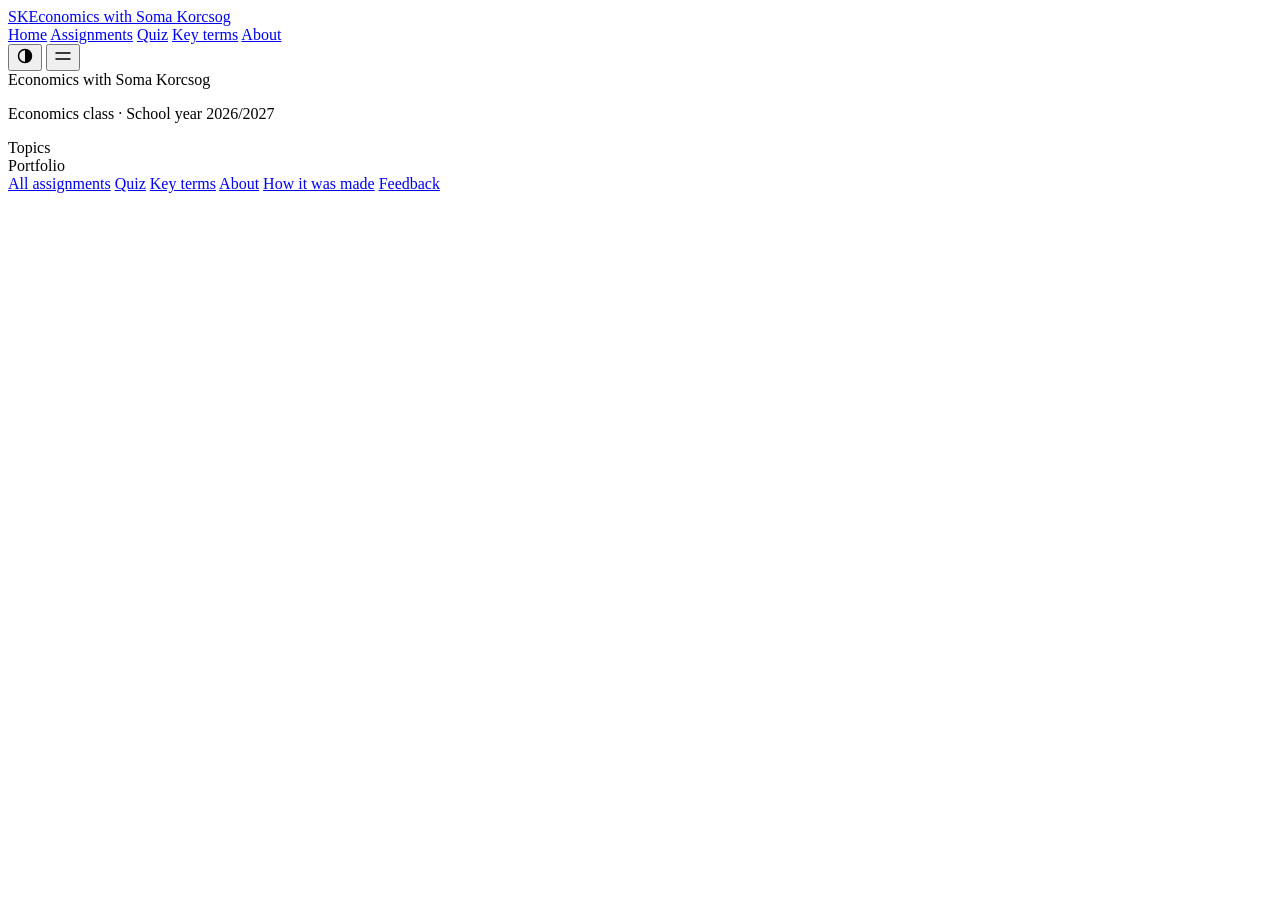
==== index.html @ 2459ca93 "Link preview: new address somakorcsog.github.io/at Co-Authored-By: Claude Opus 5.5 <noreply@anthropi" ====
<!DOCTYPE html>
<html lang="en">
<head>
<meta charset="utf-8">
<meta name="viewport" content="width=device-width, initial-scale=1, viewport-fit=cover">
<title>Economics with Soma Korcsog</title>
<meta name="claude:viewport-fit-sides" content="cover">
<meta name="description" content="Economics portfolio of Soma Korcsog, school year 2026/2027: assignments, videos, interviews and excursions.">
<link rel="icon" type="image/svg+xml" href="media/logo.svg">
<link rel="apple-touch-icon" href="media/apple-touch-icon.png">
<meta name="theme-color" content="#14213d">
<meta property="og:type" content="website">
<meta property="og:site_name" content="Economics with Soma Korcsog">
<meta property="og:title" content="Economics with Soma Korcsog">
<meta property="og:description" content="Assignments, videos, interviews and excursions from my Economics class. School year 2026/2027.">
<meta property="og:url" content="https://somakorcsog.github.io/at/">
<meta property="og:image" content="https://somakorcsog.github.io/at/media/og-image.png">
<meta property="og:image:width" content="1200">
<meta property="og:image:height" content="630">
<meta property="og:image:alt" content="Economics with Soma Korcsog: SK logo and title">
<meta property="og:locale" content="en_GB">
<meta name="twitter:card" content="summary_large_image">
<link rel="preconnect" href="https://fonts.googleapis.com">
<link rel="preconnect" href="https://fonts.gstatic.com" crossorigin>
<link rel="stylesheet" href="https://fonts.googleapis.com/css2?family=Inter:opsz,wght@14..32,400;14..32,500;14..32,600;14..32,700;14..32,800&display=swap">
<link rel="stylesheet" href="css/style.css?v=20261114h">
</head>
<body>
<header class="nav">
  <div class="nav-inner">
    <a href="#home" class="brand" aria-label="Economics with Soma Korcsog, go to the home page"><span class="logo" aria-hidden="true">S<span>K</span></span><span class="nav-brand" id="site-title">Economics with Soma Korcsog</span></a>
    <div class="nav-right">
      <nav class="nav-links" aria-label="Main">
        <a href="#home">Home</a>
        <a href="#posts">Assignments</a>
        <a href="#quiz">Quiz</a>
        <a href="#glossary">Key terms</a>
        <a href="#about">About</a>
      </nav>
      <button type="button" class="icon-btn" id="theme-btn" aria-label="Switch between light and dark mode">
        <svg width="18" height="18" viewBox="0 0 18 18" aria-hidden="true"><circle cx="9" cy="9" r="6.5" fill="none" stroke="currentColor" stroke-width="1.5"/><path d="M9 2.5a6.5 6.5 0 0 1 0 13z" fill="currentColor"/></svg>
      </button>
      <button type="button" class="icon-btn" id="menu-btn" aria-label="Open menu" aria-expanded="false" aria-controls="mobile-menu">
        <svg width="18" height="18" viewBox="0 0 18 18" aria-hidden="true"><path d="M2 6h14M2 12h14" stroke="currentColor" stroke-width="1.5" stroke-linecap="round"/></svg>
      </button>
    </div>
  </div>
  <div class="progress" id="progress"></div>
  <div class="mobile-menu" id="mobile-menu" hidden>
    <a href="#home">Home</a>
    <a href="#posts">Assignments</a>
    <a href="#quiz">Quiz</a>
    <a href="#glossary">Key terms</a>
    <a href="#about">About</a>
  </div>
</header>

<main id="app" tabindex="-1"></main>

<footer class="footer">
  <div class="container footer-grid">
    <div>
      <div class="footer-title" id="footer-title">Economics with Soma Korcsog</div>
      <p class="footer-meta" id="footer-meta">Economics class · School year 2026/2027</p>
    </div>
    <div>
      <div class="footer-head">Topics</div>
      <div class="footer-links" id="footer-topics"></div>
    </div>
    <div>
      <div class="footer-head">Portfolio</div>
      <div class="footer-links">
        <a href="#posts">All assignments</a>
        <a href="#quiz">Quiz</a>
        <a href="#glossary">Key terms</a>
        <a href="#about">About</a>
        <a href="#making-of">How it was made</a>
        <a href="#feedback">Feedback</a>
      </div>
    </div>
  </div>
</footer>

<script src="js/app.js?v=20261114h"></script>
</body>
</html>
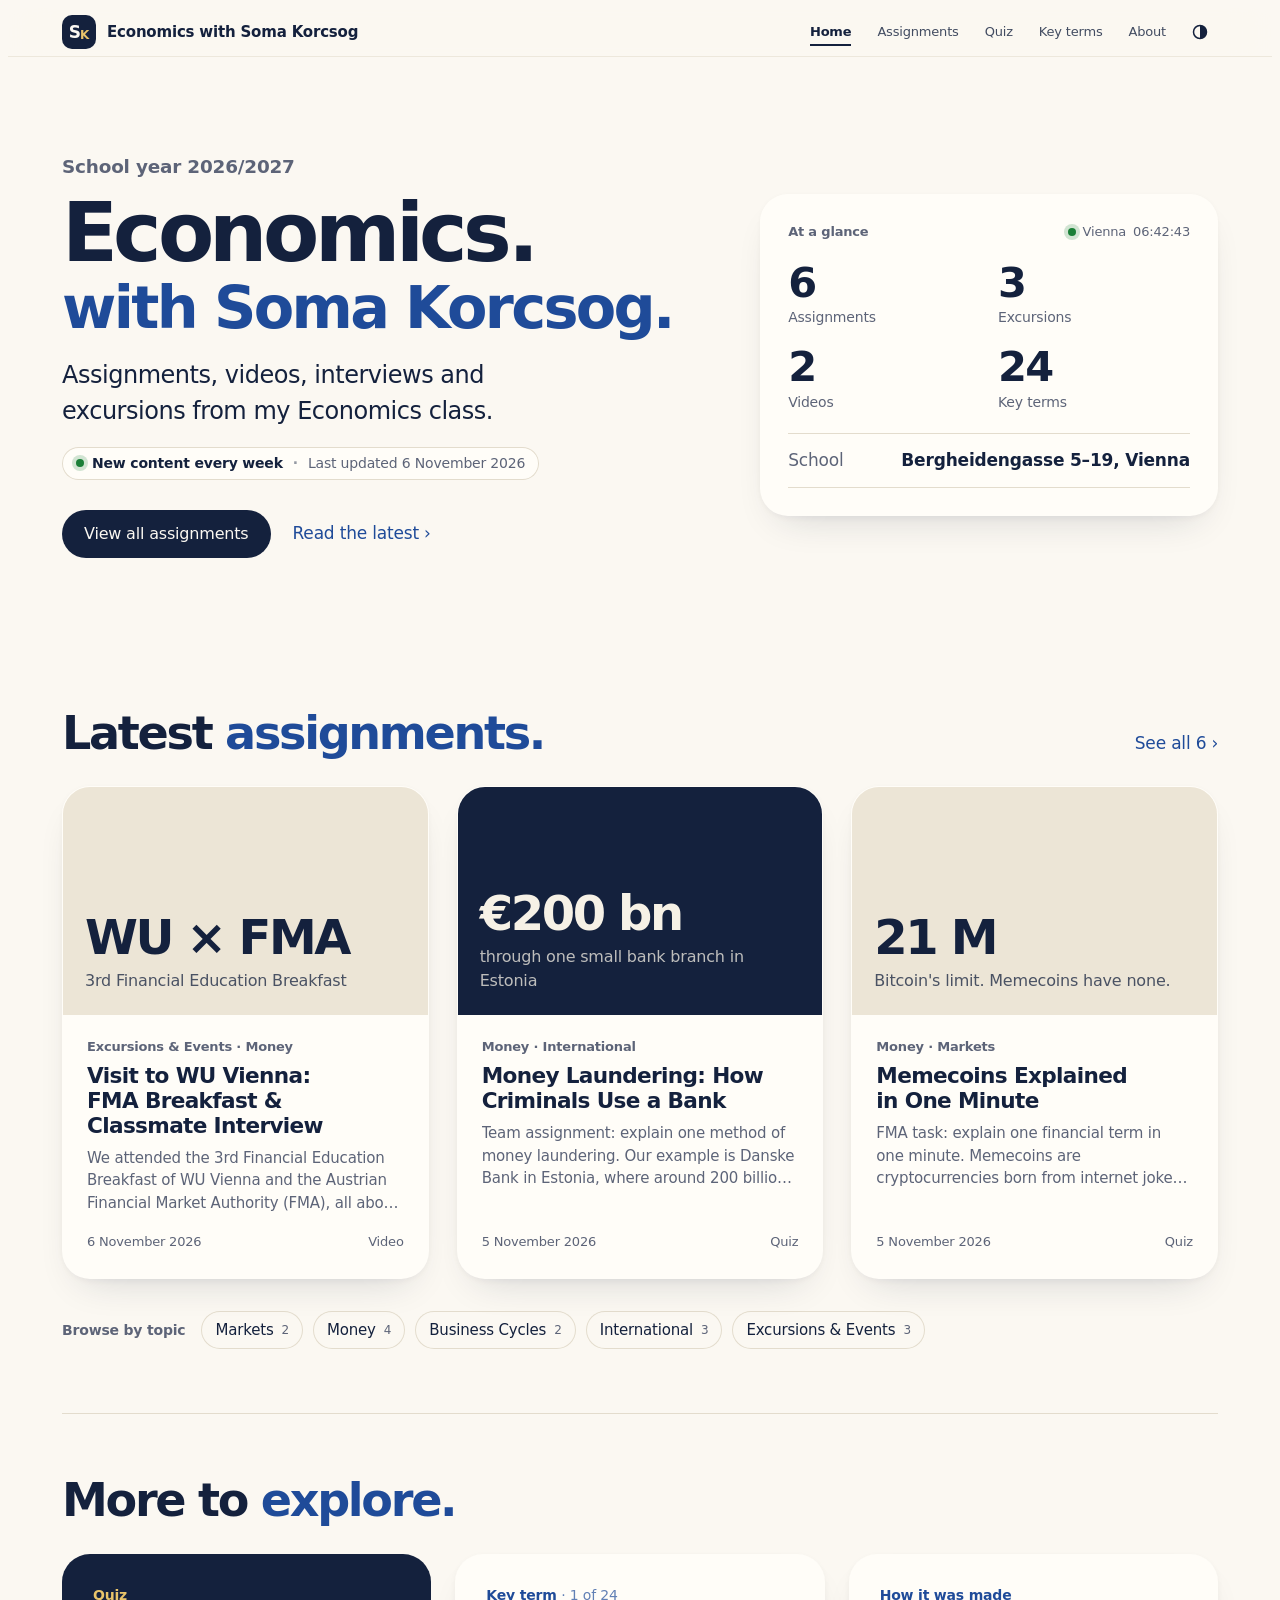
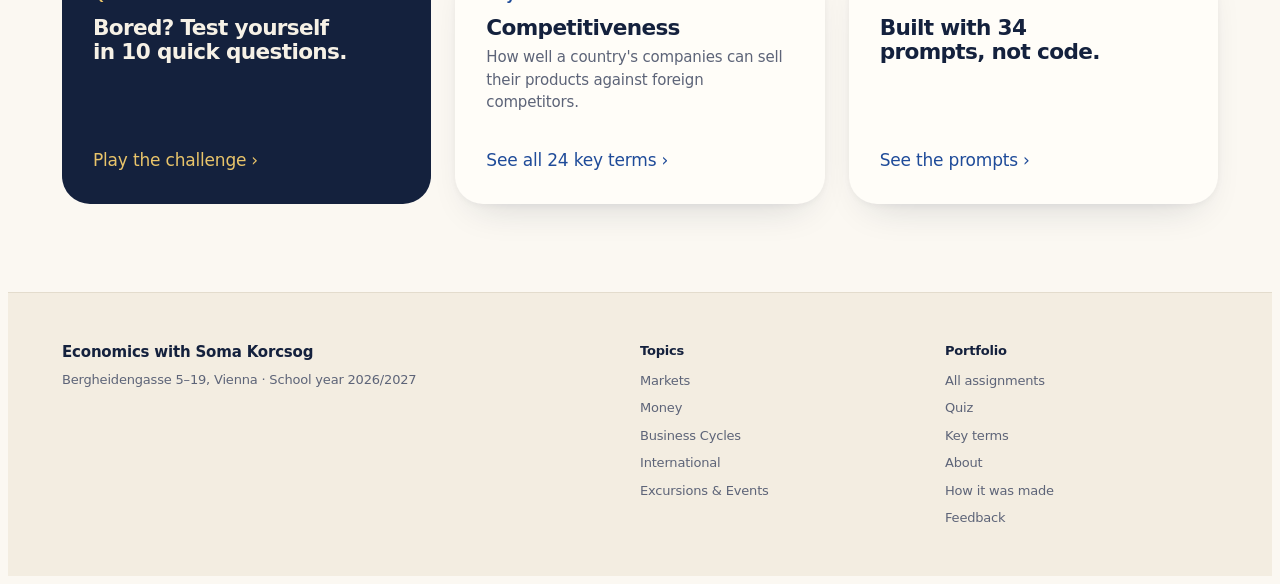
==== commit a9dbd671: "Bring back hover-only hero lines and a live Vienna clock with seconds Co-Authored-By: Claude Opus 5." ====
--- a/index.html
+++ b/index.html
@@ -13,8 +13,8 @@
 <meta property="og:site_name" content="Economics with Soma Korcsog">
 <meta property="og:title" content="Economics with Soma Korcsog">
 <meta property="og:description" content="Assignments, videos, interviews and excursions from my Economics class. School year 2026/2027.">
-<meta property="og:url" content="https://somakorcsog.github.io/at/">
-<meta property="og:image" content="https://somakorcsog.github.io/at/media/og-image.png">
+<meta property="og:url" content="https://somakorcsog.github.io/">
+<meta property="og:image" content="https://somakorcsog.github.io/media/og-image.png">
 <meta property="og:image:width" content="1200">
 <meta property="og:image:height" content="630">
 <meta property="og:image:alt" content="Economics with Soma Korcsog: SK logo and title">
@@ -23,7 +23,7 @@
 <link rel="preconnect" href="https://fonts.googleapis.com">
 <link rel="preconnect" href="https://fonts.gstatic.com" crossorigin>
 <link rel="stylesheet" href="https://fonts.googleapis.com/css2?family=Inter:opsz,wght@14..32,400;14..32,500;14..32,600;14..32,700;14..32,800&display=swap">
-<link rel="stylesheet" href="css/style.css?v=20261114h">
+<link rel="stylesheet" href="css/style.css?v=20261118a">
 </head>
 <body>
 <header class="nav">
@@ -81,6 +81,6 @@
   </div>
 </footer>
 
-<script src="js/app.js?v=20261114h"></script>
+<script src="js/app.js?v=20261118a"></script>
 </body>
 </html>
--- a/css/style.css
+++ b/css/style.css
@@ -0,0 +1,690 @@
+/* Layout: full-width alternating bands (white / light grey / black), centered 1080px content, large type, image-led tiles. */
+:root {
+  --bg: #fbf8f2;
+  --bg-alt: #f3ede1;
+  --ink: #14213d;
+  --muted: #5d6478;
+  --line: #e3dccd;
+  --accent: #1f4b99;
+  --band: #14213d;
+  --band-ink: #f6f1e6;
+  --band-muted: #b7bfd3;
+  --tile: #fffdf8;
+  --bubble: #14213d;
+  --good: #1a7f37;
+  --bad: #c4314b;
+  --nav-bg: rgba(251, 248, 242, 0.82);
+  --shadow: 0 2px 6px rgba(20, 33, 61, .04), 0 18px 40px -20px rgba(20, 33, 61, .2);
+  --font: "Inter", -apple-system, BlinkMacSystemFont, "Segoe UI", system-ui, sans-serif;
+  --r-lg: 28px;
+  --r-md: 18px;
+}
+@media (prefers-color-scheme: dark) {
+  :root:not([data-theme="light"]) {
+    --bg: #0b1324; --bg-alt: #0f1a30; --ink: #f4efe4; --muted: #a7afc2; --line: #23314d; --accent: #8fb4ff;
+    --band: #14213d; --band-ink: #f4efe4; --band-muted: #b7bfd3; --tile: #121d35; --bubble: #24427a; --logo-k: #1f4b99; --nav-bg: rgba(11, 19, 36, 0.82);
+    --good: #3fb950; --bad: #ff6b81; --shadow: 0 0 0 1px #23314d;
+    color-scheme: dark;
+  }
+}
+:root[data-theme="dark"] {
+  --bg: #0b1324; --bg-alt: #0f1a30; --ink: #f4efe4; --muted: #a7afc2; --line: #23314d; --accent: #8fb4ff;
+  --band: #14213d; --band-ink: #f4efe4; --band-muted: #b7bfd3; --tile: #121d35; --bubble: #24427a; --logo-k: #1f4b99; --nav-bg: rgba(11, 19, 36, 0.82);
+  --good: #3fb950; --bad: #ff6b81; --shadow: 0 0 0 1px #23314d;
+  color-scheme: dark;
+}
+
+*, *::before, *::after { box-sizing: border-box; }
+h1, h2, h3, h4, p, figure, dl, dd, blockquote { margin: 0; }
+ul, ol { margin: 0; }
+img, video { max-width: 100%; }
+.featured a, .cover { text-decoration: none; }
+html { scroll-behavior: smooth; }
+body {
+  background: var(--bg); color: var(--ink); font-family: var(--font);
+  font-size: 17px; line-height: 1.5; letter-spacing: -0.011em;
+  -webkit-font-smoothing: antialiased; overflow-x: hidden;
+  transition: background-color .3s, color .3s;
+}
+body::before { content: ""; position: fixed; inset: 0 0 auto; height: env(safe-area-inset-top, 0px); z-index: 60; background: var(--bg); }
+a { color: inherit; }
+:focus-visible { outline: 2px solid var(--accent); outline-offset: 3px; border-radius: 8px; }
+#app:focus { outline: none; }
+h1, h2, h3 { text-wrap: balance; }
+.container {
+  max-width: 1080px; margin-inline: auto;
+  padding-left: max(22px, env(safe-area-inset-left, 0px));
+  padding-right: max(22px, env(safe-area-inset-right, 0px));
+}
+.muted { color: var(--muted); }
+.link { color: var(--accent); text-decoration: none; font-weight: 500; }
+.link:hover { text-decoration: underline; }
+.link::after { content: " ›"; }
+
+/* Nav */
+.nav { position: sticky; top: env(safe-area-inset-top, 0px); z-index: 50; background: var(--nav-bg);
+  backdrop-filter: saturate(180%) blur(20px); -webkit-backdrop-filter: saturate(180%) blur(20px);
+  border-bottom: 1px solid color-mix(in srgb, var(--line) 60%, transparent); }
+.nav-inner { max-width: 1080px; margin-inline: auto; height: 48px; display: flex; align-items: center; justify-content: space-between; gap: 16px;
+  padding-left: max(22px, env(safe-area-inset-left, 0px)); padding-right: max(22px, env(safe-area-inset-right, 0px)); }
+.brand { display: inline-flex; align-items: center; gap: 11px; min-width: 0; text-decoration: none; color: var(--ink); }
+.logo { flex: none; display: inline-flex; align-items: center; justify-content: center; width: 34px; height: 34px; border-radius: 10px; background: var(--ink); color: var(--bg);
+  font-weight: 800; font-size: 17px; letter-spacing: -0.06em; line-height: 1; transition: transform .35s cubic-bezier(.2,.8,.2,1), border-radius .35s; }
+.logo span { font-size: 12px; font-weight: 800; color: var(--logo-k, #e9c46a); letter-spacing: 0; transform: translateY(3px); }
+.brand:hover .logo { transform: rotate(-6deg) scale(1.06); border-radius: 12px; }
+.brand:active .logo { transform: scale(.94); }
+.nav-brand { font-weight: 600; font-size: 15px; text-decoration: none; white-space: nowrap; overflow: hidden; text-overflow: ellipsis; min-width: 0; }
+.nav-right { display: flex; align-items: center; gap: 6px; }
+.nav-links { display: none; gap: 26px; margin-right: 10px; }
+.nav-links a, .mobile-menu a { font-size: 13px; text-decoration: none; color: var(--ink); opacity: .8; }
+.nav-links a:hover { opacity: 1; }
+.icon-btn { display: grid; place-items: center; width: 36px; height: 36px; border-radius: 999px; border: 0; background: transparent; color: var(--ink); cursor: pointer; }
+.icon-btn:hover { background: var(--bg-alt); }
+.mobile-menu { display: flex; flex-direction: column; padding: 8px max(22px, env(safe-area-inset-right, 0px)) 18px max(22px, env(safe-area-inset-left, 0px)); }
+.mobile-menu a { font-size: 22px; font-weight: 600; padding: 8px 0; opacity: 1; }
+@media (min-width: 760px) { .nav-links { display: flex; } #menu-btn { display: none; } .mobile-menu { display: none !important; } }
+.progress { position: absolute; left: 0; bottom: -1px; height: 2px; transition: transform .12s linear; width: 100%; background: var(--accent); transform-origin: left; transform: scaleX(0); }
+
+/* Sections */
+.section { padding-block: 88px; }
+.section.alt { background: var(--bg-alt); }
+.section.band { background: var(--band); color: var(--band-ink); }
+.section-head { display: flex; flex-wrap: wrap; align-items: flex-end; justify-content: space-between; gap: 16px; margin-bottom: 40px; }
+.section-title { font-size: clamp(2rem, 5vw, 3.4rem); font-weight: 700; letter-spacing: -0.035em; line-height: 1.05; }
+.section-sub { font-size: clamp(1.05rem, 2vw, 1.3rem); color: var(--muted); max-width: 44ch; margin-top: 10px; }
+@media (min-width: 760px) { .section { padding-block: 120px; } }
+.reveal { transition: opacity .8s ease, transform .8s cubic-bezier(.2,.8,.2,1); }
+.reveal.pre { opacity: .001; transform: translateY(28px); }
+
+/* Hero */
+.hero { text-align: center; padding-block: 72px 0; }
+.hero-kicker { font-size: clamp(.95rem, 1.6vw, 1.15rem); font-weight: 600; color: var(--muted); }
+.hero h1 { font-size: clamp(3rem, 10vw, 7rem); font-weight: 700; letter-spacing: -0.05em; line-height: .98; margin-top: 14px; }
+.hero h1 span { display: block; color: var(--muted); }
+.hero-sub { font-size: clamp(1.1rem, 2.2vw, 1.5rem); max-width: 34ch; margin: 22px auto 0; color: var(--ink); font-weight: 500; letter-spacing: -0.02em; }
+.hero-note { display: inline-flex; align-items: center; gap: 8px; margin-top: 18px; padding: 6px 14px; border-radius: 999px; font-size: 14px; font-weight: 600;
+  background: var(--tile); box-shadow: inset 0 0 0 1px var(--line); }
+.live-dot { width: 8px; height: 8px; border-radius: 999px; background: var(--good); box-shadow: 0 0 0 4px color-mix(in srgb, var(--good) 20%, transparent); }
+.hero-actions { display: flex; flex-wrap: wrap; justify-content: center; align-items: center; gap: 22px; margin-top: 30px; }
+.btn { display: inline-flex; align-items: center; justify-content: center; padding: 12px 22px; border-radius: 999px; background: var(--ink); color: var(--bg);
+  font-size: 16px; font-weight: 500; text-decoration: none; transition: filter .15s; border: 0; cursor: pointer; font-family: inherit; }
+.btn:hover { filter: brightness(1.08); }
+.reel { display: flex; gap: 14px; margin-top: 64px; overflow-x: auto; scroll-snap-type: x mandatory; padding-bottom: 30px; scrollbar-width: none; }
+.reel::-webkit-scrollbar { display: none; }
+.reel figure { flex: 0 0 min(62vw, 230px); scroll-snap-align: center; position: relative; }
+.reel img { width: 100%; aspect-ratio: 9 / 14; object-fit: cover; border-radius: var(--r-md); display: block; }
+.reel figcaption { position: absolute; left: 12px; bottom: 12px; right: 12px; font-size: 13px; font-weight: 600; color: #fff; text-shadow: 0 1px 8px rgba(0,0,0,.7); text-align: left; }
+@media (min-width: 1000px) { .reel { justify-content: center; overflow: visible; } .reel figure { flex: 1 1 0; } .reel figure:nth-child(odd) { transform: translateY(24px); } }
+
+.hero-stats { display: grid; grid-template-columns: repeat(2, minmax(0, 1fr)); gap: 28px 16px; max-width: 760px; margin: 64px auto 0; padding-top: 36px; border-top: 1px solid var(--line); }
+@media (min-width: 700px) { .hero-stats { grid-template-columns: repeat(4, minmax(0, 1fr)); } }
+.hero-stats .num { font-size: clamp(2.4rem, 5vw, 3.4rem); }
+.teaser { display: flex; flex-direction: column; gap: 28px; align-items: flex-start; }
+@media (min-width: 800px) { .teaser { flex-direction: row; align-items: flex-end; justify-content: space-between; } }
+.teaser-sub { color: var(--band-muted); }
+.btn-light { background: var(--band-ink); color: var(--band); flex: none; }
+
+/* Featured band */
+.featured { display: grid; gap: 40px; align-items: center; }
+@media (min-width: 900px) { .featured { grid-template-columns: 1fr 1.05fr; gap: 64px; } }
+.eyebrow { font-size: 14px; font-weight: 600; color: var(--accent); }
+.band .eyebrow { color: #e9c46a; }
+.featured h2 { font-size: clamp(2.2rem, 5vw, 3.6rem); font-weight: 700; letter-spacing: -0.04em; line-height: 1.04; margin-top: 10px; }
+.featured p { color: var(--band-muted); font-size: 1.15rem; margin-top: 18px; max-width: 46ch; }
+.featured .meta { color: var(--band-muted); font-size: 14px; margin-top: 18px; }
+.featured .link { color: #e9c46a; display: inline-block; margin-top: 22px; font-size: 1.1rem; }
+
+/* Covers */
+.cover { position: relative; overflow: hidden; border-radius: var(--r-lg); aspect-ratio: 4 / 3; width: 100%; max-width: 100%; display: flex; flex-direction: column; justify-content: flex-end; }
+.cover img { position: absolute; inset: 0; width: 100%; height: 100%; object-fit: cover; }
+.cover-art { padding: 28px; gap: 8px; }
+.cover-art .big { font-size: clamp(2.6rem, 7vw, 4.6rem); font-weight: 800; letter-spacing: -0.05em; line-height: .95; }
+.cover-art .small { font-size: 1rem; font-weight: 500; opacity: .75; max-width: 26ch; }
+.cover-art .chip { position: absolute; top: 22px; left: 28px; font-size: 13px; font-weight: 600; opacity: .7; }
+.tone-navy { background: #1f3a68; color: #ffffff; }
+.tone-graphite { background: #2a2a2d; color: #f5f5f7; }
+.tone-sand { background: #efe5d3; color: #3a2d17; }
+.tone-green { background: #dcebdf; color: #123a1f; }
+.tone-red { background: #f5ddd5; color: #4f1b0e; }
+.tone-sky { background: #dfeaf7; color: #102b4c; }
+.cover .play { position: absolute; top: 50%; left: 50%; translate: -50% -50%; width: 64px; height: 64px; border-radius: 999px; display: grid; place-items: center;
+  background: rgba(255,255,255,.88); color: #1d1d1f; }
+
+/* Stats */
+.stats { display: grid; grid-template-columns: repeat(2, minmax(0, 1fr)); gap: 40px 24px; text-align: center; }
+@media (min-width: 760px) { .stats { grid-template-columns: repeat(4, minmax(0, 1fr)); } }
+.stat .num { font-size: clamp(3rem, 8vw, 5rem); font-weight: 700; letter-spacing: -0.05em; line-height: 1; font-variant-numeric: tabular-nums; }
+.stat .lbl { margin-top: 8px; color: var(--muted); font-size: 15px; }
+
+/* Filters */
+.toolbar { display: flex; flex-direction: column; gap: 14px; margin-bottom: 36px; }
+@media (min-width: 900px) { .toolbar { flex-direction: row; align-items: center; justify-content: space-between; } }
+.filters { display: flex; gap: 8px; overflow-x: auto; scrollbar-width: none; padding-block: 2px; min-width: 0; }
+.filters::-webkit-scrollbar { display: none; }
+.chip-btn { white-space: nowrap; cursor: pointer; padding: 8px 16px; border-radius: 999px; font: inherit; font-size: 14px; font-weight: 500;
+  border: 0; background: var(--tile); color: var(--ink); box-shadow: inset 0 0 0 1px var(--line); transition: background .15s; }
+.chip-btn:hover { box-shadow: inset 0 0 0 1px var(--ink); }
+.chip-btn[aria-pressed="true"] { background: var(--ink); color: var(--bg); box-shadow: none; }
+.search-wrap { position: relative; flex: none; width: 100%; }
+@media (min-width: 900px) { .search-wrap { width: 260px; } }
+.search-wrap svg { position: absolute; left: 14px; top: 50%; translate: 0 -50%; color: var(--muted); }
+.search { width: 100%; padding: 10px 14px 10px 38px; border-radius: 12px; border: 0; background: var(--tile); color: var(--ink);
+  box-shadow: inset 0 0 0 1px var(--line); font: inherit; font-size: 15px; }
+.search::placeholder { color: var(--muted); }
+
+/* Post tiles */
+#post-list { display: flex; flex-direction: column; gap: 56px; }
+.month-label { font-size: 1.5rem; font-weight: 700; letter-spacing: -0.03em; margin-bottom: 20px; display: flex; align-items: baseline; gap: 12px; }
+.month-label span { font-size: 15px; font-weight: 500; color: var(--muted); letter-spacing: 0; }
+.tiles { display: grid; gap: 22px; grid-template-columns: repeat(auto-fill, minmax(min(100%, 290px), 1fr)); }
+.tile { display: flex; flex-direction: column; text-decoration: none; background: var(--tile); border-radius: var(--r-lg); overflow: hidden; box-shadow: var(--shadow);
+  transition: transform .3s cubic-bezier(.2,.8,.2,1); min-width: 0; }
+.tile { transition: transform .35s cubic-bezier(.2,.8,.2,1), box-shadow .35s; }
+.tile:hover { transform: translateY(-4px); box-shadow: 0 2px 6px rgba(20,33,61,.05), 0 26px 50px -22px rgba(20,33,61,.32); }
+:root[data-theme="dark"] .tile:hover { box-shadow: 0 0 0 1px #34476e, 0 26px 50px -22px rgba(0,0,0,.6); }
+@media (prefers-color-scheme: dark) { :root:not([data-theme="light"]) .tile:hover { box-shadow: 0 0 0 1px #34476e, 0 26px 50px -22px rgba(0,0,0,.6); } }
+.tile .cover { border-radius: 0; aspect-ratio: 16 / 10; }
+.tile .cover-art { padding: 22px; }
+.tile .cover-art .big { font-size: clamp(2.2rem, 5vw, 3rem); }
+.tile-body { padding: 22px 24px 26px; display: flex; flex-direction: column; gap: 8px; flex: 1; }
+.tile-topics { font-size: 13px; font-weight: 600; color: var(--muted); }
+.tile h3 { font-size: 1.35rem; font-weight: 700; letter-spacing: -0.03em; line-height: 1.15; }
+.tile p { color: var(--muted); font-size: 15px; display: -webkit-box; -webkit-line-clamp: 3; -webkit-box-orient: vertical; overflow: hidden; }
+.tile-meta { margin-top: auto; padding-top: 10px; display: flex; justify-content: space-between; gap: 10px; font-size: 13px; color: var(--muted); }
+.empty { padding: 56px 24px; text-align: center; border-radius: var(--r-lg); background: var(--tile); color: var(--muted); }
+.empty strong { display: block; color: var(--ink); font-size: 1.25rem; margin-bottom: 6px; }
+
+/* Topics */
+.topic-rail { display: grid; gap: 16px; grid-template-columns: repeat(auto-fill, minmax(min(100%, 230px), 1fr)); }
+.topic-card { position: relative; display: flex; flex-direction: column; justify-content: flex-end; gap: 4px; min-height: 200px; padding: 22px; border-radius: var(--r-md);
+  overflow: hidden; text-decoration: none; box-shadow: var(--shadow); transition: transform .3s cubic-bezier(.2,.8,.2,1); min-width: 0; }
+.topic-card:hover { transform: scale(1.02); }
+.topic-card img { position: absolute; inset: 0; width: 100%; height: 100%; object-fit: cover; }
+.topic-card.has-img::before { content: ""; position: absolute; inset: 0; z-index: 1; background: linear-gradient(to top, rgba(0,0,0,.75), rgba(0,0,0,0) 70%); }
+.topic-card > * { position: relative; z-index: 2; }
+.topic-card.has-img { color: #fff; }
+.topic-card .count { font-size: 13px; font-weight: 600; opacity: .7; }
+.topic-card h3 { font-size: 1.5rem; font-weight: 700; letter-spacing: -0.03em; line-height: 1.1; }
+.topic-card p { font-size: 14px; opacity: .75; }
+
+/* Glossary */
+.glossary-tools { display: flex; flex-wrap: wrap; gap: 12px; align-items: center; margin-bottom: 28px; }
+.glossary-tools .search-wrap { width: min(100%, 360px); }
+.glossary { display: grid; gap: 1px; background: var(--line); border-radius: var(--r-md); overflow: hidden; grid-template-columns: repeat(auto-fill, minmax(min(100%, 320px), 1fr)); }
+.term { background: var(--tile); padding: 20px 22px; display: flex; flex-direction: column; gap: 6px; min-width: 0; }
+.term dt { font-weight: 700; font-size: 1.08rem; letter-spacing: -0.02em; }
+.term dd { color: var(--muted); font-size: 15px; }
+.term a { font-size: 13px; color: var(--accent); text-decoration: none; margin-top: 4px; }
+.term a:hover { text-decoration: underline; }
+.glossary-count { font-size: 14px; color: var(--muted); }
+
+/* Timeline */
+.timeline { max-width: 760px; margin-inline: auto; display: flex; flex-direction: column; }
+.tl-item { display: grid; grid-template-columns: 92px 1fr; gap: 20px; padding-block: 22px; border-top: 1px solid var(--line); text-decoration: none; }
+.tl-item:last-child { border-bottom: 1px solid var(--line); }
+.tl-date { font-size: 14px; color: var(--muted); font-variant-numeric: tabular-nums; padding-top: 3px; }
+.tl-date b { display: block; font-size: 1.7rem; color: var(--ink); letter-spacing: -0.03em; font-weight: 700; line-height: 1; }
+.tl-item h3 { font-size: 1.2rem; font-weight: 600; letter-spacing: -0.02em; }
+.tl-item:hover h3 { color: var(--accent); }
+.tl-item p { font-size: 14px; color: var(--muted); margin-top: 2px; }
+
+/* About */
+.about { display: grid; gap: 40px; }
+@media (min-width: 900px) { .about { grid-template-columns: 1.3fr 1fr; gap: 72px; } }
+.facts { display: flex; flex-direction: column; }
+.facts div { display: flex; justify-content: space-between; gap: 16px; padding-block: 14px; border-top: 1px solid var(--line); }
+.facts div:last-child { border-bottom: 1px solid var(--line); }
+.facts dt { color: var(--muted); }
+.facts dd { font-weight: 600; text-align: right; }
+
+/* Article */
+.article-head { text-align: center; padding-block: 56px 40px; }
+.back { font-size: 14px; text-decoration: none; color: var(--accent); }
+.back::before { content: "‹ "; }
+.article-head .tile-topics { margin-top: 28px; }
+.article-head h1 { font-size: clamp(2.3rem, 6vw, 4.2rem); font-weight: 700; letter-spacing: -0.045em; line-height: 1.03; margin: 12px auto 0; max-width: 18ch; }
+.article-head .lead { font-size: clamp(1.1rem, 2vw, 1.35rem); color: var(--muted); max-width: 40ch; margin: 20px auto 0; }
+.article-head .meta { margin-top: 18px; font-size: 14px; color: var(--muted); }
+.article-cover { max-width: 980px; margin-inline: auto; }
+.article-cover .cover { aspect-ratio: 16 / 8; }
+.article-cover .cover-art { aspect-ratio: auto; min-height: 220px; }
+.article-body { max-width: 720px; margin-inline: auto; padding-block: 56px 72px; display: flex; flex-direction: column; gap: 32px; }
+.prose { font-size: 1.1rem; line-height: 1.7; }
+.prose > * + * { margin-top: 1em; }
+.prose h2 { font-size: 1.7rem; font-weight: 700; letter-spacing: -0.03em; line-height: 1.2; margin-top: 1.6em; }
+.prose h3 { font-size: 1.25rem; font-weight: 700; letter-spacing: -0.02em; margin-top: 1.6em; }
+.prose ul { list-style: disc; padding-left: 1.3em; }
+.prose ol { list-style: decimal; padding-left: 1.3em; }
+.prose li + li { margin-top: .35em; }
+.prose a { color: var(--accent); }
+.prose blockquote { font-size: 1.4rem; font-weight: 600; letter-spacing: -0.02em; line-height: 1.35; border-left: 3px solid var(--accent); padding-left: 20px; }
+.prose code { font-size: .9em; background: var(--bg-alt); padding: 1px 6px; border-radius: 6px; }
+.prose strong { font-weight: 650; }
+.prose em { color: var(--muted); }
+.section-heading { font-size: clamp(1.8rem, 4vw, 2.5rem); font-weight: 700; letter-spacing: -0.04em; line-height: 1.1; padding-top: 24px; }
+.notes { background: var(--bg-alt); border-radius: var(--r-md); padding: 26px 28px; }
+.notes .label { display: block; font-size: 13px; font-weight: 600; color: var(--muted); margin-bottom: 10px; }
+.notes .prose { font-size: 1.02rem; }
+.notes .prose > :first-child { margin-top: 0; }
+.post-nav { max-width: 980px; margin-inline: auto; display: grid; gap: 16px; padding-bottom: 96px; }
+@media (min-width: 700px) { .post-nav { grid-template-columns: 1fr 1fr; } }
+.post-nav a { display: flex; flex-direction: column; gap: 4px; padding: 22px 24px; border-radius: var(--r-md); background: var(--bg-alt); text-decoration: none; min-width: 0; }
+.post-nav a:hover h4 { color: var(--accent); }
+.post-nav span { font-size: 13px; color: var(--muted); }
+.post-nav h4 { font-weight: 600; font-size: 1.05rem; letter-spacing: -0.02em; }
+.post-nav .next { text-align: right; }
+
+/* Media */
+.media { display: flex; flex-direction: column; gap: 10px; }
+.media figcaption { font-size: 14px; color: var(--muted); }
+.media-frame { position: relative; width: 100%; max-width: 100%; aspect-ratio: 16 / 9; border-radius: var(--r-md); overflow: hidden; background: #000; }
+.media-frame.portrait { aspect-ratio: 9 / 16; max-width: 400px; margin-inline: auto; }
+.media-frame video, .media-frame iframe { position: absolute; inset: 0; width: 100%; height: 100%; border: 0; }
+.media-frame.tall { aspect-ratio: 4 / 5; }
+@media (min-width: 640px) { .media-frame.tall { aspect-ratio: 4 / 3; } }
+.placeholder { position: absolute; inset: 0; display: flex; flex-direction: column; align-items: center; justify-content: center; gap: 12px; padding: 20px; text-align: center;
+  color: #f5f5f7; background: #1d1d1f; }
+.placeholder .play { width: 60px; height: 60px; border-radius: 999px; display: grid; place-items: center; background: rgba(255,255,255,.14); }
+.placeholder strong { font-size: 1.2rem; font-weight: 600; }
+.placeholder code { font-size: .8rem; background: rgba(255,255,255,.12); padding: 4px 10px; border-radius: 6px; word-break: break-all; }
+.placeholder span { font-size: .85rem; opacity: .7; }
+.gallery { display: grid; gap: 12px; grid-template-columns: repeat(auto-fit, minmax(120px, 1fr)); }
+.gallery figure { display: flex; flex-direction: column; gap: 6px; }
+.gallery img { width: 100%; aspect-ratio: 3 / 4; object-fit: cover; border-radius: 14px; cursor: zoom-in; }
+.gallery figcaption { font-size: 13px; color: var(--muted); }
+.lightbox { position: fixed; inset: 0; z-index: 100; background: rgba(0,0,0,.9); display: grid; place-items: center; padding: 24px; cursor: zoom-out; }
+.lightbox img { max-height: 90vh; max-width: 100%; border-radius: 14px; }
+.audio-card { display: flex; flex-direction: column; gap: 12px; padding: 22px; border-radius: var(--r-md); background: var(--bg-alt); }
+.audio-card audio { width: 100%; }
+.doc-bar { display: flex; flex-wrap: wrap; align-items: center; justify-content: space-between; gap: 10px; }
+.btn-ghost { display: inline-flex; padding: 8px 16px; border-radius: 999px; font-size: 14px; font-weight: 500; text-decoration: none; color: var(--accent); box-shadow: inset 0 0 0 1px var(--accent); }
+.media img.single { border-radius: var(--r-md); width: 100%; }
+
+/* Quiz */
+.quiz { border-radius: var(--r-lg); background: var(--band); color: var(--band-ink); padding: 32px 28px; display: flex; flex-direction: column; gap: 22px; }
+.quiz-head { display: flex; justify-content: space-between; align-items: baseline; gap: 12px; flex-wrap: wrap; }
+.quiz-head h3 { font-size: 1.6rem; font-weight: 700; letter-spacing: -0.03em; }
+.quiz-score { font-size: 14px; color: var(--band-muted); font-variant-numeric: tabular-nums; }
+.q { display: flex; flex-direction: column; gap: 10px; }
+.q-text { font-weight: 600; font-size: 1.08rem; }
+.q-options { display: grid; gap: 8px; }
+.q-opt { text-align: left; font: inherit; font-size: 15px; padding: 12px 16px; border-radius: 12px; border: 0; cursor: pointer;
+  background: rgba(255,255,255,.08); color: var(--band-ink); box-shadow: inset 0 0 0 1px rgba(255,255,255,.12); transition: background .15s; }
+.q-opt:hover:not([disabled]) { background: rgba(255,255,255,.14); }
+.q-opt[disabled] { cursor: default; }
+.q-opt.correct { background: color-mix(in srgb, var(--good) 35%, transparent); box-shadow: inset 0 0 0 1px var(--good); }
+.q-opt.wrong { background: color-mix(in srgb, var(--bad) 30%, transparent); box-shadow: inset 0 0 0 1px var(--bad); }
+.q-explain { font-size: 14px; color: var(--band-muted); }
+
+/* Making of */
+.prompts { list-style: none; max-width: 820px; margin-inline: auto; padding-block: 24px 110px; display: flex; flex-direction: column; gap: 28px; }
+.prompt { display: flex; flex-direction: column; align-items: flex-end; gap: 8px; }
+.prompt-meta { display: flex; align-items: center; gap: 10px; font-size: 13px; font-weight: 600; color: var(--muted); }
+.prompt-num { width: 26px; height: 26px; border-radius: 999px; display: grid; place-items: center; background: var(--ink); color: var(--bg); font-size: 12px; font-variant-numeric: tabular-nums; }
+.prompt-bubble { max-width: min(100%, 640px); white-space: pre-wrap; overflow-wrap: anywhere; background: var(--bubble); color: #f4efe4; padding: 16px 20px;
+  border-radius: 22px 22px 6px 22px; font-size: 16px; line-height: 1.55; }
+.prompt.first .prompt-bubble { max-width: 100%; background: var(--tile); color: var(--ink); box-shadow: var(--shadow); border-radius: 22px; font-size: 15px; }
+
+/* Page structure (laptop-first) */
+.container { max-width: 1200px; }
+.nav-inner { max-width: 1200px; }
+.nav-links a[aria-current="page"] { opacity: 1; font-weight: 600; }
+.page-head { padding-block: 56px 32px; }
+.page-head h1 { font-size: clamp(2.4rem, 4.5vw, 3.6rem); font-weight: 700; letter-spacing: -0.04em; line-height: 1.05; margin-top: 6px; }
+.page-head p { color: var(--muted); font-size: 1.15rem; margin-top: 10px; max-width: 52ch; }
+
+.home-hero { display: grid; gap: 40px; align-items: center; padding-block: 64px 40px; }
+@media (min-width: 960px) { .home-hero { grid-template-columns: 1.35fr 1fr; gap: 80px; padding-block: 96px 88px; } }
+.home-hero-text { text-align: left; }
+.home-hero h1 { font-size: clamp(3rem, 6.4vw, 5.4rem); font-weight: 700; letter-spacing: -0.05em; line-height: .98; margin-top: 12px; }
+.home-hero h1 span { display: block; color: var(--muted); }
+.home-hero h1 .hero-name { white-space: nowrap; font-size: clamp(1.9rem, 4.6vw, 4.1rem); letter-spacing: -0.045em; margin-top: 6px; }
+.home-hero .hero-sub { margin: 20px 0 0; max-width: 32ch; }
+.home-hero .hero-actions { justify-content: flex-start; }
+.glance { background: var(--tile); border-radius: var(--r-lg); box-shadow: var(--shadow); padding: 28px; display: flex; flex-direction: column; gap: 20px; min-width: 0; }
+.glance-title { font-size: 13px; font-weight: 600; color: var(--muted); }
+.glance-stats { display: grid; grid-template-columns: repeat(2, minmax(0, 1fr)); gap: 18px; }
+.glance-stats .stat { text-align: left; }
+.glance-stats .num { font-size: 2.6rem; font-weight: 700; letter-spacing: -0.04em; line-height: 1; font-variant-numeric: tabular-nums; }
+.glance-stats .lbl { font-size: 14px; color: var(--muted); margin-top: 4px; }
+
+.home-block { padding-block: 44px; }
+@media (min-width: 960px) {
+  .home-block { padding-block: 64px; }
+  .home-block + .home-block { background: linear-gradient(var(--line), var(--line)) no-repeat center top / calc(100% - 44px) 1px; }
+  .home-block .tiles.three { gap: 28px; }
+  .home-block .topic-grid { gap: 20px; }
+  .home-block .duo { gap: 24px; }
+}
+.block-head { display: flex; align-items: baseline; justify-content: space-between; gap: 16px; margin-bottom: 30px; }
+.block-head h2 { font-size: 1.8rem; font-weight: 700; letter-spacing: -0.03em; }
+.tiles.three { grid-template-columns: repeat(auto-fill, minmax(min(100%, 300px), 1fr)); }
+@media (min-width: 1000px) { .tiles.three { grid-template-columns: repeat(3, minmax(0, 1fr)); } }
+.topic-grid { display: grid; gap: 14px; grid-template-columns: repeat(auto-fill, minmax(min(100%, 220px), 1fr)); }
+@media (min-width: 1000px) { .topic-grid { grid-template-columns: repeat(5, minmax(0, 1fr)); } }
+.topic-mini { display: flex; flex-direction: column; gap: 4px; padding: 18px 20px; border-radius: var(--r-md); text-decoration: none; min-height: 132px; transition: transform .2s; min-width: 0; }
+.topic-mini:hover { transform: translateY(-3px); }
+.topic-mini .count { font-size: 12px; font-weight: 600; opacity: .7; }
+.topic-mini h3 { font-size: 1.15rem; font-weight: 700; letter-spacing: -0.02em; }
+.topic-mini p { font-size: 13.5px; opacity: .75; line-height: 1.4; }
+.duo { display: grid; gap: 16px; padding-bottom: 24px; }
+@media (min-width: 800px) { .duo { grid-template-columns: 1fr 1fr; } }
+.promo { display: flex; flex-direction: column; gap: 10px; padding: 30px; border-radius: var(--r-lg); background: var(--tile); box-shadow: var(--shadow); text-decoration: none; min-width: 0; }
+.promo h3 { font-size: 1.6rem; font-weight: 700; letter-spacing: -0.03em; line-height: 1.15; }
+.promo.dark { background: var(--band); color: var(--band-ink); box-shadow: none; }
+.promo.dark .eyebrow, .promo.dark .link { color: #e9c46a; }
+
+.layout { display: grid; gap: 32px; padding-bottom: 96px; }
+@media (min-width: 900px) { .layout { grid-template-columns: 240px minmax(0, 1fr); gap: 48px; } }
+.sidebar { display: flex; flex-direction: column; gap: 14px; align-self: start; min-width: 0; }
+@media (min-width: 900px) { .sidebar { position: sticky; top: 72px; } }
+.sidebar .search-wrap { width: 100%; }
+.side-label { font-size: 12px; font-weight: 600; color: var(--muted); text-transform: uppercase; letter-spacing: .06em; margin-top: 10px; }
+.side-nav { display: flex; flex-direction: column; gap: 2px; }
+.side-nav button { display: flex; justify-content: space-between; align-items: center; gap: 10px; width: 100%; text-align: left; padding: 9px 12px; border-radius: 10px;
+  border: 0; background: transparent; color: var(--ink); font: inherit; font-size: 15px; cursor: pointer; }
+.side-nav button:hover { background: var(--bg-alt); }
+.side-nav button[aria-pressed="true"] { background: var(--ink); color: var(--bg); font-weight: 600; }
+.side-nav .n { font-size: 13px; opacity: .6; font-variant-numeric: tabular-nums; }
+.main-col { min-width: 0; display: flex; flex-direction: column; gap: 20px; }
+.result-line { font-size: 14px; color: var(--muted); display: flex; align-items: center; gap: 12px; flex-wrap: wrap; min-height: 32px; }
+.clear-chip { font: inherit; font-size: 13px; font-weight: 600; color: var(--ink); background: var(--tile); border: 1px solid var(--line); border-radius: 999px; padding: 5px 12px; cursor: pointer; transition: background-color .2s, transform .2s; }
+.clear-chip:hover { background: var(--bg-alt); }
+.clear-chip:active { transform: scale(.97); }
+.side-nav .all-btn { border: 1.5px solid var(--ink); font-weight: 600; padding: 11px 12px; margin-bottom: 6px; }
+.side-nav .all-btn > span:first-child { display: inline-flex; align-items: center; gap: 9px; }
+.main-col #post-list { gap: 40px; }
+.main-col .tiles { grid-template-columns: repeat(auto-fill, minmax(min(100%, 250px), 1fr)); }
+.main-col .tile .cover { aspect-ratio: 16 / 9; }
+.main-col .tile .cover-art .big { font-size: 2.3rem; }
+
+.az { display: flex; flex-wrap: wrap; gap: 2px; }
+.az button, .az span { width: 28px; height: 28px; display: grid; place-items: center; border-radius: 8px; font-size: 13px; font-weight: 600; border: 0; background: transparent; font-family: inherit; }
+.az button { color: var(--ink); cursor: pointer; }
+.az button:hover { background: var(--ink); color: var(--bg); }
+.az span { color: var(--line); }
+.glossary { margin-bottom: 96px; }
+.term { scroll-margin-top: 120px; }
+.about { padding-bottom: 96px; }
+
+/* Motion */
+@keyframes rise { from { opacity: 0; transform: translateY(var(--rise, 14px)); } to { opacity: 1; transform: none; } }
+@keyframes fade { from { opacity: 0; } to { opacity: 1; } }
+#app > * { animation: rise .6s cubic-bezier(.2,.8,.2,1) both; --rise: 12px; }
+#app > *:nth-child(2) { animation-delay: .08s; }
+#app > *:nth-child(3) { animation-delay: .16s; }
+#app > *:nth-child(4) { animation-delay: .24s; }
+.tile, .topic-mini, .term, .prompt, .glance-stats .stat { animation: rise .55s cubic-bezier(.2,.8,.2,1) both; }
+.tiles > :nth-child(2), .topic-grid > :nth-child(2), .glance-stats > :nth-child(2) { animation-delay: .06s; }
+.tiles > :nth-child(3), .topic-grid > :nth-child(3), .glance-stats > :nth-child(3) { animation-delay: .12s; }
+.tiles > :nth-child(4), .topic-grid > :nth-child(4), .glance-stats > :nth-child(4) { animation-delay: .18s; }
+.topic-grid > :nth-child(5) { animation-delay: .24s; } .topic-grid > :nth-child(6) { animation-delay: .3s; }
+.topic-grid > :nth-child(7) { animation-delay: .36s; } .topic-grid > :nth-child(8) { animation-delay: .42s; }
+.home-hero h1 span { animation: fade 1s .25s both; }
+.live-dot { animation: pulse 2s ease-in-out infinite; }
+@keyframes pulse { 0%, 100% { box-shadow: 0 0 0 0 color-mix(in srgb, var(--good) 45%, transparent); } 50% { box-shadow: 0 0 0 6px color-mix(in srgb, var(--good) 0%, transparent); } }
+.tile .cover-art .big, .tile .cover img { transition: transform .5s cubic-bezier(.2,.8,.2,1); transform-origin: left bottom; }
+.tile:hover .cover-art .big { transform: scale(1.06); }
+.tile:hover .cover img { transform: scale(1.04); }
+.nav-links a { position: relative; }
+.nav-links a::after { content: ""; position: absolute; left: 0; right: 0; bottom: -4px; height: 1.5px; background: currentColor; transform: scaleX(0); transform-origin: left; transition: transform .3s cubic-bezier(.2,.8,.2,1); }
+.nav-links a:hover::after, .nav-links a[aria-current="page"]::after { transform: scaleX(1); }
+.btn, .promo, .topic-mini, .side-nav button { transition: transform .2s, background-color .2s, filter .2s; }
+.btn:active { transform: scale(.97); }
+.promo:hover { transform: translateY(-3px); }
+
+/* Glossary terms inside posts */
+.gloss { position: relative; text-decoration: underline dotted; text-decoration-color: var(--accent); text-decoration-thickness: 1.5px; text-underline-offset: 4px; cursor: help; border-radius: 3px; outline-offset: 2px; }
+.gloss-tip { position: absolute; z-index: 30; left: 50%; bottom: calc(100% + 10px); width: max-content; max-width: min(300px, 80vw);
+  transform: translate(calc(-50% + var(--shift, 0px)), 0); display: none; pointer-events: none;
+  background: var(--band); color: var(--band-ink); padding: 12px 14px; border-radius: 12px; box-shadow: 0 14px 34px -12px rgba(0,0,0,.45);
+  font-size: 14px; line-height: 1.45; font-weight: 400; font-style: normal; text-align: left; white-space: normal; }
+.gloss-tip strong { display: block; font-weight: 700; margin-bottom: 3px; color: var(--band-ink); }
+.gloss.below .gloss-tip { bottom: auto; top: calc(100% + 10px); }
+.gloss:hover .gloss-tip, .gloss:focus .gloss-tip { display: block; animation: tip-in .2s ease-out both; }
+@keyframes tip-in { from { opacity: 0; } to { opacity: 1; } }
+:root[data-theme="dark"] .gloss-tip { background: #1d2c4c; box-shadow: 0 0 0 1px #34476e, 0 14px 34px -12px rgba(0,0,0,.7); }
+@media (prefers-color-scheme: dark) { :root:not([data-theme="light"]) .gloss-tip { background: #1d2c4c; box-shadow: 0 0 0 1px #34476e, 0 14px 34px -12px rgba(0,0,0,.7); } }
+
+/* Last updated note */
+.hero-note-sep { opacity: .45; margin-inline: 2px; }
+.hero-note-date { font-weight: 500; color: var(--muted); }
+
+/* Challenge banner on home */
+.challenge-banner { display: flex; align-items: center; justify-content: space-between; gap: 28px; flex-wrap: wrap; padding: 34px 36px; border-radius: var(--r-lg);
+  background: var(--tile); box-shadow: var(--shadow); text-decoration: none; color: var(--ink); transition: transform .3s cubic-bezier(.2,.8,.2,1); position: relative; overflow: hidden; }
+.challenge-banner h3 { font-size: 1.7rem; font-weight: 700; letter-spacing: -0.03em; margin-top: 6px; }
+.challenge-banner p { color: var(--muted); margin-top: 6px; }
+.challenge-banner .btn { position: relative; z-index: 1; }
+.challenge-banner:hover { transform: translateY(-3px); }
+
+/* Quiz game */
+.game { border-radius: var(--r-lg); background: var(--band); color: var(--band-ink); padding: clamp(24px, 4vw, 44px); margin-bottom: 72px; min-height: 420px; }
+.game .link { color: #f2c66d; }
+.game-rules { display: grid; grid-template-columns: repeat(auto-fit, minmax(140px, 1fr)); gap: 14px; }
+.game-rules > div { background: rgba(255,255,255,.07); border-radius: 16px; padding: 18px 20px; display: flex; flex-direction: column; gap: 2px; }
+.game-rules strong { font-size: 2rem; font-weight: 700; letter-spacing: -0.03em; font-variant-numeric: tabular-nums; }
+.game-rules span { color: var(--band-muted); font-size: 14px; }
+.game-hint { color: var(--band-muted); margin: 22px 0 26px; max-width: 60ch; }
+.game .btn { background: var(--band-ink); color: var(--band); }
+.game-top { display: flex; justify-content: space-between; align-items: center; gap: 12px; font-size: 15px; color: var(--band-muted); font-variant-numeric: tabular-nums; }
+.game-score { font-weight: 700; color: var(--band-ink); font-size: 1.1rem; }
+.game-streak { color: #f2c66d; font-weight: 600; }
+.game-timer { display: flex; align-items: center; gap: 14px; margin-top: 14px; }
+.game-timer-track { flex: 1; height: 8px; border-radius: 99px; background: rgba(255,255,255,.12); overflow: hidden; }
+.game-timer-bar { height: 100%; background: #6fd3a0; transform-origin: left; transition: background-color .3s; }
+.game-timer-bar.low { background: #ff7b8a; }
+.game-timer span { width: 2.2em; text-align: right; font-weight: 700; font-variant-numeric: tabular-nums; }
+.game-q { font-size: clamp(1.5rem, 2.6vw, 2.1rem); font-weight: 700; letter-spacing: -0.03em; line-height: 1.2; margin: 24px 0 22px; max-width: 34ch; }
+.game-answers { display: grid; gap: 14px; }
+@media (min-width: 720px) { .game-answers { grid-template-columns: 1fr 1fr; } }
+.game-a { display: flex; align-items: center; gap: 16px; text-align: left; border: 0; cursor: pointer; font: inherit; font-size: 1.1rem; font-weight: 600; color: #fff;
+  padding: 20px 22px; border-radius: 16px; min-height: 76px; transition: transform .15s, opacity .25s, box-shadow .25s, filter .15s; }
+.game-a:hover:not(:disabled) { transform: translateY(-2px); filter: brightness(1.08); }
+.game-a:active:not(:disabled) { transform: scale(.98); }
+.game-a:focus-visible { outline: 3px solid #fff; outline-offset: 3px; }
+.game-a.a0 { background: #c8434f; } .game-a.a1 { background: #2f5fb3; } .game-a.a2 { background: #b97f12; } .game-a.a3 { background: #2a7d4f; }
+.game-letter { flex: none; display: grid; place-items: center; width: 34px; height: 34px; border-radius: 10px; background: rgba(0,0,0,.2); font-weight: 800; }
+.game-a:disabled { cursor: default; }
+.game-a.is-dim { opacity: .3; }
+.game-a.is-wrong { opacity: .7; box-shadow: inset 0 0 0 3px rgba(255,255,255,.55); }
+.game-a.is-right { box-shadow: 0 0 0 4px #fff; }
+.game-after { margin-top: 26px; display: flex; flex-direction: column; align-items: flex-start; gap: 12px; animation: rise .4s cubic-bezier(.2,.8,.2,1) both; }
+.game-after p { color: var(--band-muted); max-width: 70ch; }
+.game-verdict { font-size: 1.5rem; font-weight: 800; letter-spacing: -0.02em; }
+.game-verdict.ok { color: #6fd3a0; } .game-verdict.no { color: #ff8f9b; }
+.game-result { display: flex; flex-direction: column; align-items: flex-start; gap: 10px; animation: rise .5s cubic-bezier(.2,.8,.2,1) both; }
+.game-result .eyebrow { color: var(--band-muted); }
+.game-final { font-size: clamp(3.2rem, 7vw, 5rem); font-weight: 800; letter-spacing: -0.05em; line-height: 1; font-variant-numeric: tabular-nums; }
+.game-final span { font-size: 1.1rem; font-weight: 600; letter-spacing: 0; color: var(--band-muted); margin-left: 10px; }
+.game-rank { font-size: 1.3rem; font-weight: 600; }
+.game-best { color: #f2c66d; font-weight: 600; } .game-best.muted { color: var(--band-muted); font-weight: 500; }
+.game-review { margin-top: 18px; width: 100%; }
+.game-review .side-label { color: var(--band-muted); }
+.game-review ul { list-style: none; padding: 0; margin: 10px 0 0; display: grid; gap: 10px; }
+.game-review li { display: flex; flex-direction: column; gap: 2px; padding: 14px 16px; border-radius: 14px; background: rgba(255,255,255,.06); }
+.game-review li span { color: #6fd3a0; }
+.game-actions { display: flex; align-items: center; gap: 22px; margin-top: 18px; flex-wrap: wrap; }
+
+/* Feedback form */
+.feedback { max-width: 720px; display: flex; flex-direction: column; gap: 22px; margin-bottom: 80px; }
+.fb-types { border: 0; padding: 0; margin: 0; display: flex; flex-wrap: wrap; gap: 10px; }
+.fb-types legend { font-weight: 600; margin-bottom: 10px; padding: 0; }
+.fb-chip input { position: absolute; opacity: 0; pointer-events: none; }
+.fb-chip span { display: inline-block; padding: 9px 16px; border-radius: 999px; background: var(--tile); box-shadow: inset 0 0 0 1px var(--line); cursor: pointer; font-weight: 500; transition: background-color .2s, color .2s; }
+.fb-chip input:checked + span { background: var(--ink); color: var(--bg); box-shadow: none; }
+.fb-chip input:focus-visible + span { outline: 2px solid var(--accent); outline-offset: 2px; }
+.fb-field { display: flex; flex-direction: column; gap: 8px; flex: 1; min-width: 0; }
+.fb-field > span { font-weight: 600; }
+.fb-field em { font-style: normal; font-weight: 400; color: var(--muted); font-size: 14px; margin-left: 6px; }
+.fb-field input, .fb-field textarea { font: inherit; color: var(--ink); background: var(--tile); border: 0; box-shadow: inset 0 0 0 1px var(--line); border-radius: 14px; padding: 13px 16px; width: 100%; resize: vertical; }
+.fb-field input:focus, .fb-field textarea:focus { outline: none; box-shadow: inset 0 0 0 2px var(--accent); }
+.fb-row { display: flex; gap: 16px; flex-wrap: wrap; }
+.fb-actions { display: flex; align-items: center; gap: 18px; flex-wrap: wrap; }
+.fb-actions .btn:disabled { opacity: .6; cursor: default; }
+.fb-status { color: var(--muted); } .fb-status.err { color: var(--bad); }
+.fb-done { display: flex; flex-direction: column; gap: 10px; padding: 32px; border-radius: var(--r-lg); background: var(--tile); box-shadow: var(--shadow); }
+.fb-done .game-verdict.ok { color: var(--good); }
+
+/* Scroll reveal: only for content that starts below the screen, plays once */
+.will-reveal { opacity: 0; transform: translateY(24px); animation: none !important; transition: opacity .7s ease, transform .8s cubic-bezier(.2,.8,.2,1); }
+.will-reveal.is-in { opacity: 1; transform: none; }
+@media print { .will-reveal { opacity: 1 !important; transform: none !important; } }
+
+/* Footer */
+.footer { background: var(--bg-alt); border-top: 1px solid var(--line); font-size: 13px; color: var(--muted); }
+.footer-grid { display: grid; gap: 32px; padding-block: 48px; }
+@media (min-width: 760px) { .footer-grid { grid-template-columns: 2fr 1fr 1fr; } }
+.footer-title { font-size: 15px; font-weight: 600; color: var(--ink); }
+.footer-meta { margin-top: 6px; }
+.footer-head { font-weight: 600; color: var(--ink); margin-bottom: 10px; }
+.footer-links { display: flex; flex-direction: column; gap: 8px; }
+.footer-links a { text-decoration: none; }
+.footer-links a:hover { color: var(--ink); text-decoration: underline; }
+
+@media (prefers-reduced-motion: reduce) {
+  *, *::before, *::after { transition: none !important; animation: none !important; scroll-behavior: auto !important; }
+  .reveal.pre { opacity: 1; transform: none; }
+}
+.sr-only { position: absolute; width: 1px; height: 1px; padding: 0; margin: -1px; overflow: hidden; clip: rect(0, 0, 0, 0); white-space: nowrap; border: 0; }
+.featured > *, .featured > a { min-width: 0; display: block; }
+.cover { min-width: 0; }
+.cover-art .big, .cover-art .small { overflow-wrap: anywhere; max-width: 100%; }
+[hidden] { display: none !important; }
+@media (max-width: 600px) { .hero-note { flex-wrap: wrap; row-gap: 2px; border-radius: 16px; } .hero-note-sep { display: none; } .hero-note-date { flex-basis: 100%; padding-left: 16px; } }
+
+/* ===== Calm design (Nov 14) ===== */
+/* Fewer colours: covers use only navy or a soft cream, with one blue accent */
+.tone-navy, .tone-graphite, .tone-red { background: #14213d; color: #f6f1e6; }
+.tone-sand, .tone-green, .tone-sky { background: #ece5d6; color: #14213d; }
+:root[data-theme="dark"] .tone-sand, :root[data-theme="dark"] .tone-green, :root[data-theme="dark"] .tone-sky { background: #1b2a4a; color: #f4efe4; }
+:root[data-theme="dark"] .tone-navy, :root[data-theme="dark"] .tone-graphite, :root[data-theme="dark"] .tone-red { background: #0f1a30; color: #f4efe4; box-shadow: inset 0 0 0 1px #23314d; }
+@media (prefers-color-scheme: dark) {
+  :root:not([data-theme="light"]) .tone-sand, :root:not([data-theme="light"]) .tone-green, :root:not([data-theme="light"]) .tone-sky { background: #1b2a4a; color: #f4efe4; }
+  :root:not([data-theme="light"]) .tone-navy, :root:not([data-theme="light"]) .tone-graphite, :root:not([data-theme="light"]) .tone-red { background: #0f1a30; color: #f4efe4; box-shadow: inset 0 0 0 1px #23314d; }
+}
+
+/* Stronger, two-tone headings */
+.accent { color: var(--accent); }
+.page-head { padding-block: 64px 36px; }
+.page-head h1 { font-size: clamp(2.8rem, 6vw, 5rem); font-weight: 800; letter-spacing: -0.055em; line-height: .98; max-width: 16ch; }
+.page-head h1 .accent { display: block; }
+.home-hero h1 { font-weight: 800; letter-spacing: -0.055em; }
+.home-hero h1 span { color: var(--accent); }
+.block-head h2 { font-size: clamp(2rem, 3.6vw, 2.9rem); font-weight: 800; letter-spacing: -0.05em; line-height: 1; }
+.month-label { font-size: 1.7rem; font-weight: 800; letter-spacing: -0.04em; }
+
+/* Topics as a slim row under the latest assignments */
+.topic-row { display: flex; flex-wrap: wrap; align-items: center; gap: 10px; margin-top: 32px; }
+.topic-row-label { font-size: 14px; font-weight: 600; color: var(--muted); margin-right: 6px; }
+.topic-row a { display: inline-flex; align-items: center; gap: 8px; padding: 8px 14px; border-radius: 999px; text-decoration: none; color: var(--ink);
+  box-shadow: inset 0 0 0 1px var(--line); font-weight: 500; font-size: 15px; transition: background-color .2s, box-shadow .2s, transform .2s; }
+.topic-row a span { font-size: 12px; color: var(--muted); font-variant-numeric: tabular-nums; }
+.topic-row a:hover { background: var(--ink); color: var(--bg); box-shadow: none; transform: translateY(-1px); }
+.topic-row a:hover span { color: inherit; opacity: .7; }
+
+/* Three promos in one row */
+.trio { display: grid; gap: 20px; padding-bottom: 24px; }
+@media (min-width: 900px) { .trio { grid-template-columns: repeat(3, minmax(0, 1fr)); gap: 24px; } }
+.trio .promo h3 { font-size: 1.35rem; }
+.trio .promo .link { margin-top: auto; }
+
+/* Assignments as a calm list */
+.rows { border-top: 1.5px solid var(--ink); }
+.row { display: grid; grid-template-columns: 70px minmax(0, 1fr) auto 24px; align-items: baseline; gap: 20px; padding: 20px 6px; border-bottom: 1px solid var(--line);
+  text-decoration: none; color: var(--ink); transition: background-color .2s, padding .25s cubic-bezier(.2,.8,.2,1); }
+.row:hover { background: var(--bg-alt); padding-left: 14px; }
+.row-date { font-size: 13px; color: var(--muted); font-variant-numeric: tabular-nums; white-space: nowrap; }
+.row-main { display: flex; flex-direction: column; gap: 4px; min-width: 0; }
+.row-title { font-size: 1.2rem; font-weight: 700; letter-spacing: -0.02em; }
+.row-sub { color: var(--muted); font-size: 15px; overflow: hidden; text-overflow: ellipsis; display: -webkit-box; -webkit-line-clamp: 2; -webkit-box-orient: vertical; }
+.row-kind { font-size: 13px; color: var(--muted); white-space: nowrap; }
+.row-arrow { color: var(--accent); transition: transform .25s; }
+.row:hover .row-arrow { transform: translateX(4px); }
+@media (max-width: 640px) { .row { grid-template-columns: minmax(0, 1fr) 20px; } .row-date, .row-kind { display: none; } }
+.view-toggle { margin-left: auto; display: inline-flex; padding: 3px; border-radius: 999px; box-shadow: inset 0 0 0 1px var(--line); }
+.view-toggle button { font: inherit; font-size: 13px; font-weight: 600; border: 0; background: transparent; color: var(--muted); padding: 5px 12px; border-radius: 999px; cursor: pointer; }
+.view-toggle button[aria-pressed="true"] { background: var(--ink); color: var(--bg); }
+
+/* ---------- Hover interactions (Nov 14) ---------- */
+@keyframes k-hop { 0%,100% { transform: translateY(3px); } 40% { transform: translateY(-3px); } 70% { transform: translateY(4px); } }
+.brand:hover .logo span { animation: k-hop .5s cubic-bezier(.3,.7,.4,1); }
+.logo { transition: transform .35s cubic-bezier(.2,.8,.2,1), border-radius .35s; }
+.brand:hover .logo { transform: rotate(-8deg) scale(1.08); }
+
+.btn { transition: transform .2s, box-shadow .3s, filter .2s; }
+.btn:hover { box-shadow: 0 10px 24px -8px rgba(20,33,61,.45); transform: translateY(-1px); }
+.link::after { content: "›"; margin-left: .3em; display: inline-block; transition: transform .25s cubic-bezier(.2,.8,.2,1); }
+.link:hover::after, a:hover > .link::after, .promo:hover .link::after { transform: translateX(4px); }
+.link:hover { text-decoration: none; }
+
+.tile { border: 1px solid transparent; }
+.tile:hover { border-color: color-mix(in srgb, var(--accent) 45%, transparent); }
+.tile h3 { transition: color .25s; }
+.tile:hover h3, .row:hover .row-title { color: var(--accent); }
+.row-title { transition: color .25s; }
+.row:hover .row-arrow { transform: translate(3px, -3px); }
+.promo { border: 1px solid transparent; transition: transform .35s cubic-bezier(.2,.8,.2,1), border-color .3s, box-shadow .35s; }
+.promo:not(.dark):hover { border-color: color-mix(in srgb, var(--accent) 45%, transparent); }
+
+.glance-stats .num { transition: color .25s, transform .25s; }
+.glance-stats .stat:hover .num { color: var(--accent); transform: translateY(-2px); }
+
+.footer-links a { display: inline-block; width: fit-content; transition: transform .25s, color .25s; }
+.footer-links a:hover { transform: translateX(3px); color: var(--accent); text-decoration: none; }
+
+.glance { position: relative; overflow: hidden; isolation: isolate; }
+.glance::before { content: ""; position: absolute; inset: 0; z-index: -1; pointer-events: none; opacity: 0; transition: opacity .4s;
+  background: radial-gradient(320px circle at var(--mx, 50%) var(--my, 50%), color-mix(in srgb, var(--accent) 12%, transparent), transparent 70%); }
+.glance:hover::before { opacity: 1; }
+
+@media (prefers-reduced-motion: reduce) {
+  .brand:hover .logo span { animation: none; }
+  .btn:hover, .glance-stats .stat:hover .num, .footer-links a:hover, .link:hover::after, .promo:hover .link::after { transform: none; }
+}
+
+/* ---------- Moving extras on the home page (Nov 14) ---------- */
+.hero-wrap { position: relative; overflow: hidden; }
+.hero-wrap .home-hero { position: relative; z-index: 1; }
+.home-hero h1 .hero-word { display: inline-block; position: relative; color: inherit; animation: none; }
+.home-hero h1 .hero-word .ch { display: inline-block; color: inherit; animation: none; transition: transform .35s cubic-bezier(.2,.8,.2,1), color .3s; will-change: transform; }
+
+.glance-title { display: flex; justify-content: space-between; align-items: center; gap: 12px; }
+
+
+.term-promo .term-count { font-weight: 500; opacity: .7; }
+.term-rot { min-height: 7.2em; }
+.term-rot h3 { margin-bottom: 6px; }
+.term-rot p { color: var(--muted); font-size: 15px; display: -webkit-box; -webkit-line-clamp: 3; -webkit-box-orient: vertical; overflow: hidden; }
+.term-rot.in > * { animation: term-in .55s cubic-bezier(.2,.8,.2,1) both; }
+.term-rot.in > p { animation-delay: .08s; }
+@keyframes term-in { from { opacity: 0; transform: translateY(8px); } to { opacity: 1; transform: none; } }
+
+.home-hero .btn { transition: transform .25s cubic-bezier(.2,.8,.2,1), box-shadow .3s, filter .2s; }
+.nav { transition: box-shadow .3s; }
+.nav.scrolled { box-shadow: 0 8px 28px -12px rgba(20,33,61,.18); }
+
+@media (prefers-reduced-motion: reduce) {
+  .term-rot.in > * { animation: none; }
+}
+
+/* ---------- Less is more (Nov 14) ---------- */
+.page-head h1 { font-size: clamp(2.6rem, 5vw, 4.2rem); max-width: none; }
+.page-head h1 .accent { display: inline; }
+.term > a { color: var(--muted); font-weight: 400; transition: color .2s; }
+.term > a:hover { color: var(--accent); }
+
+/* Post page: one calm left-aligned column */
+article > .article-head.container, article > .article-cover.container, article > .article-body.container, .post-nav.container { max-width: calc(780px + 2 * var(--gutter, 24px)); margin-inline: auto; }
+.article-head { text-align: left; padding-block: 48px 32px; }
+.article-head .back { display: inline-block; font-size: 14px; }
+.article-head .tile-topics { margin-top: 32px; color: var(--accent); }
+.article-head h1 { margin: 10px 0 0; max-width: 20ch; font-size: clamp(2.2rem, 4.6vw, 3.4rem); font-weight: 800; letter-spacing: -0.045em; }
+.article-head .lead { margin: 18px 0 0; max-width: 56ch; font-size: clamp(1.05rem, 1.7vw, 1.2rem); }
+.article-head .meta { margin-top: 16px; padding-top: 16px; border-top: 1px solid var(--line); }
+.article-cover .cover-art { min-height: 180px; }
+.article-body { padding-top: 44px; }
+
+/* Hero lines + live clock (back by request, Nov 18) */
+.hero-field { position: absolute; inset: 0; width: 100%; height: 100%; pointer-events: none; z-index: 0; }
+.glance-clock { display: inline-flex; align-items: center; gap: 7px; font-variant-numeric: tabular-nums; font-weight: 500; }
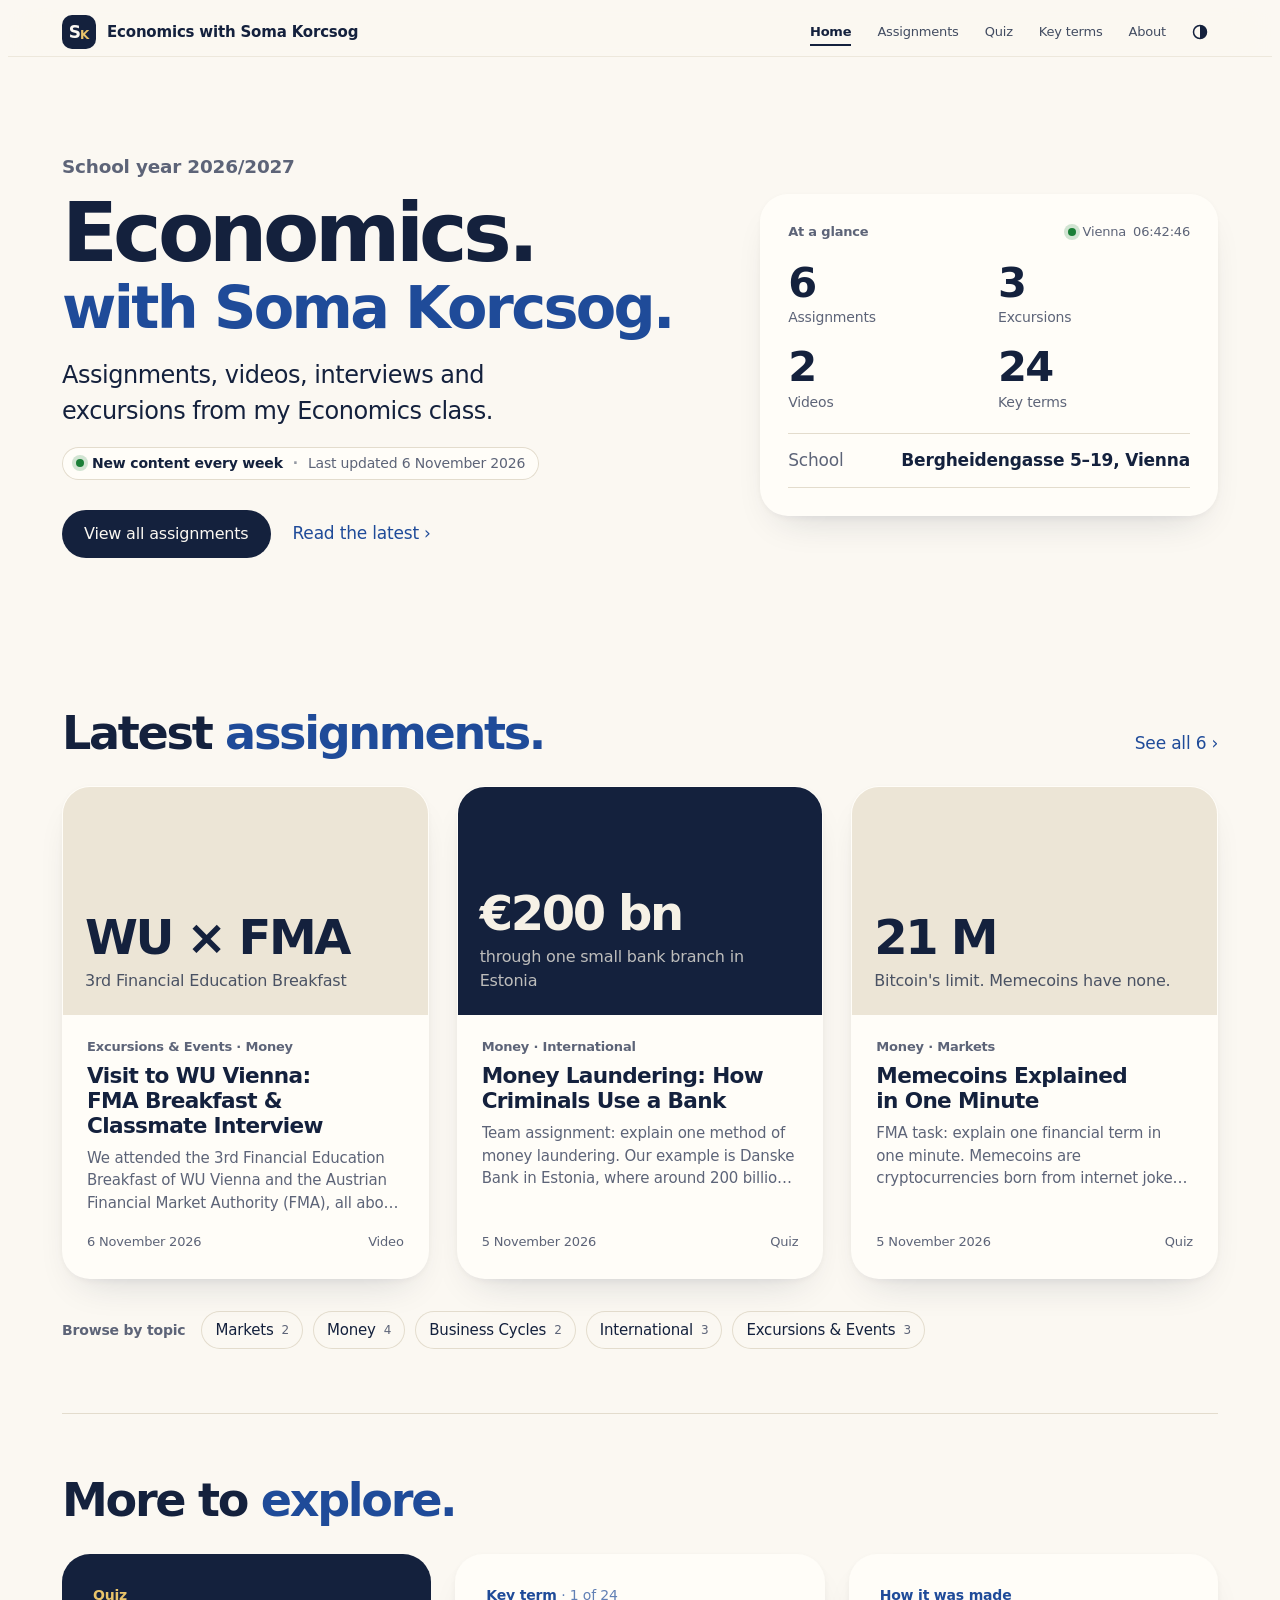
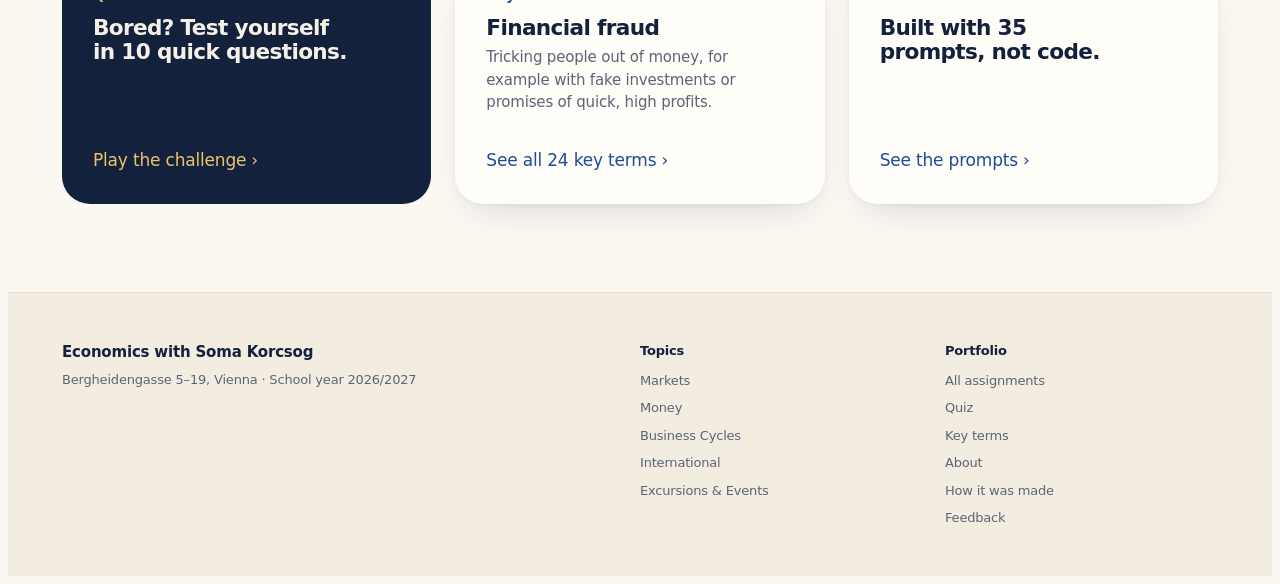
==== commit bbb2b059: "Fix videos being removed before they load; key terms letter filter Co-Authored-By: Claude Opus 5.5 <" ====
--- a/index.html
+++ b/index.html
@@ -23,7 +23,7 @@
 <link rel="preconnect" href="https://fonts.googleapis.com">
 <link rel="preconnect" href="https://fonts.gstatic.com" crossorigin>
 <link rel="stylesheet" href="https://fonts.googleapis.com/css2?family=Inter:opsz,wght@14..32,400;14..32,500;14..32,600;14..32,700;14..32,800&display=swap">
-<link rel="stylesheet" href="css/style.css?v=20261118a">
+<link rel="stylesheet" href="css/style.css?v=20261118b">
 </head>
 <body>
 <header class="nav">
@@ -81,6 +81,6 @@
   </div>
 </footer>
 
-<script src="js/app.js?v=20261118a"></script>
+<script src="js/app.js?v=20261118b"></script>
 </body>
 </html>
--- a/css/style.css
+++ b/css/style.css
@@ -688,3 +688,7 @@
 /* Hero lines + live clock (back by request, Nov 18) */
 .hero-field { position: absolute; inset: 0; width: 100%; height: 100%; pointer-events: none; z-index: 0; }
 .glance-clock { display: inline-flex; align-items: center; gap: 7px; font-variant-numeric: tabular-nums; font-weight: 500; }
+
+/* Key terms: letter filter */
+.az .az-all { width: auto; padding-inline: 10px; margin-right: 4px; }
+.az button[aria-pressed="true"] { background: var(--ink); color: var(--bg); }
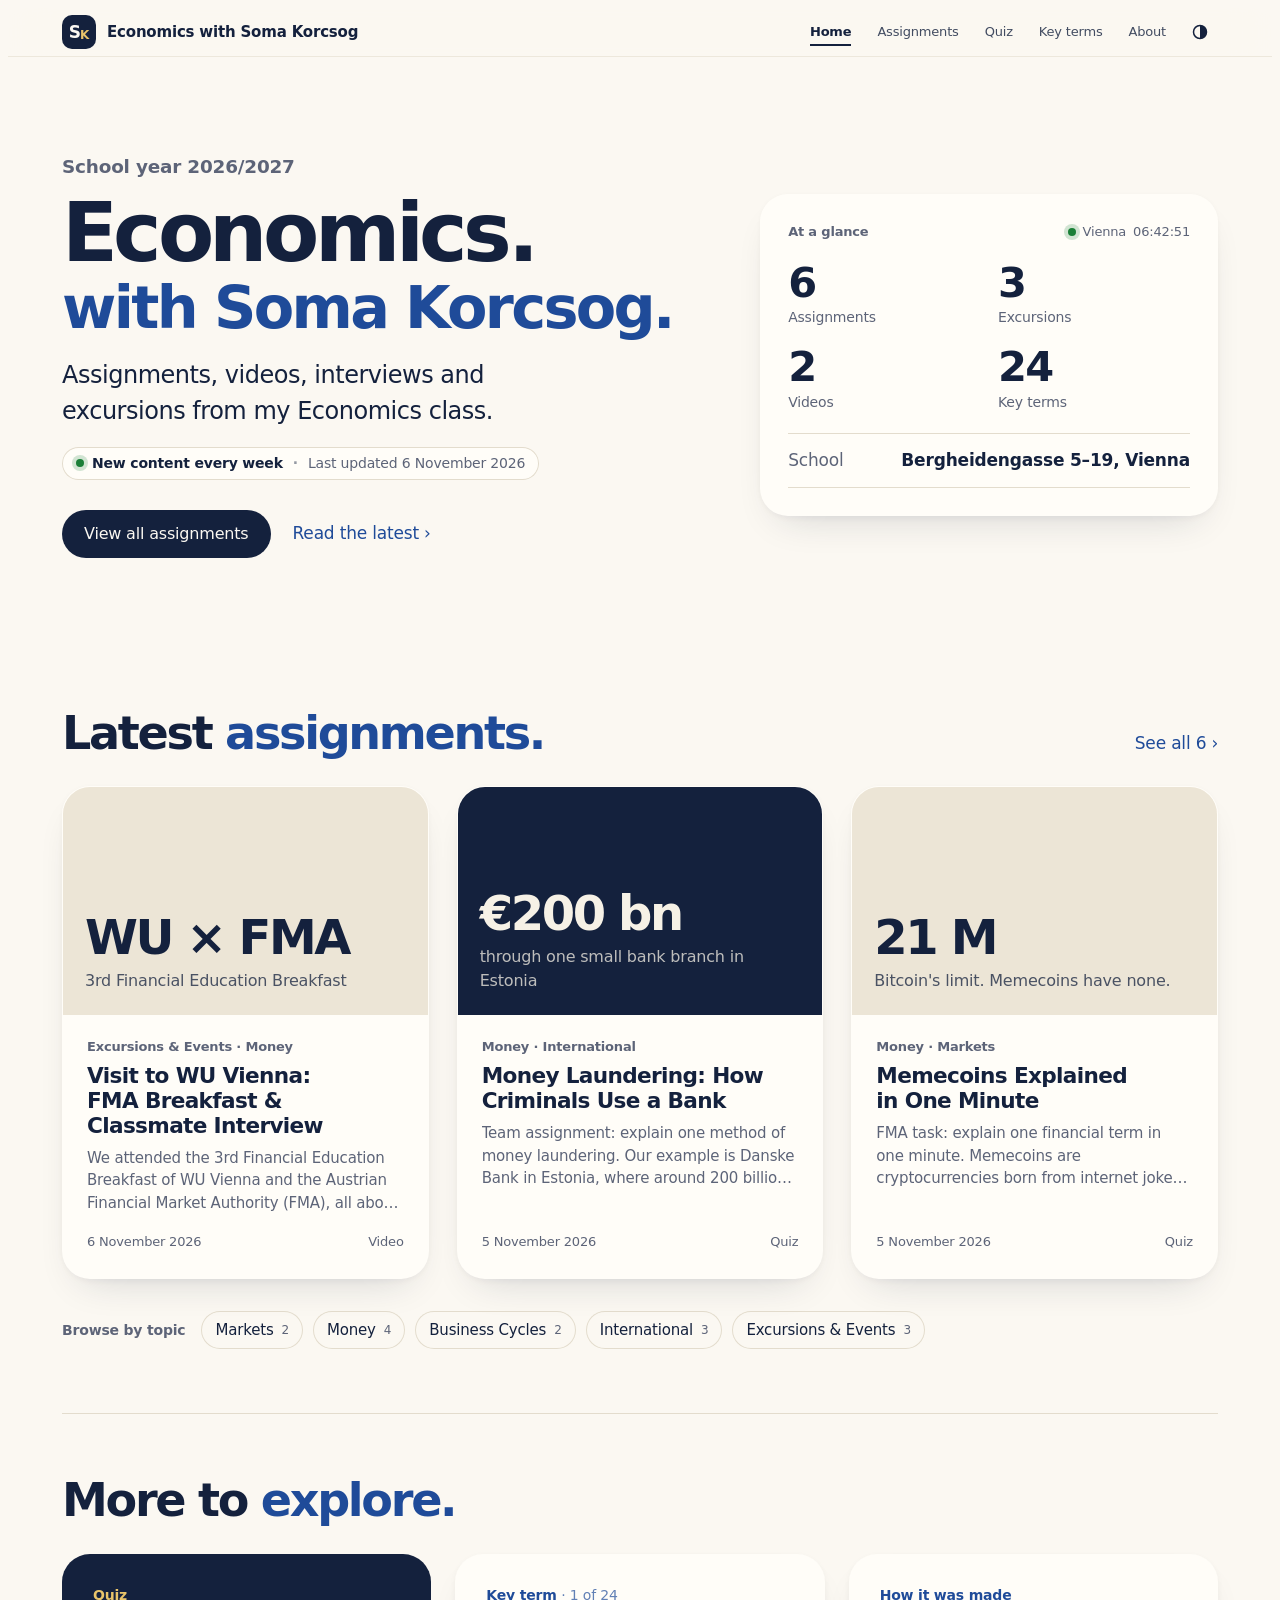
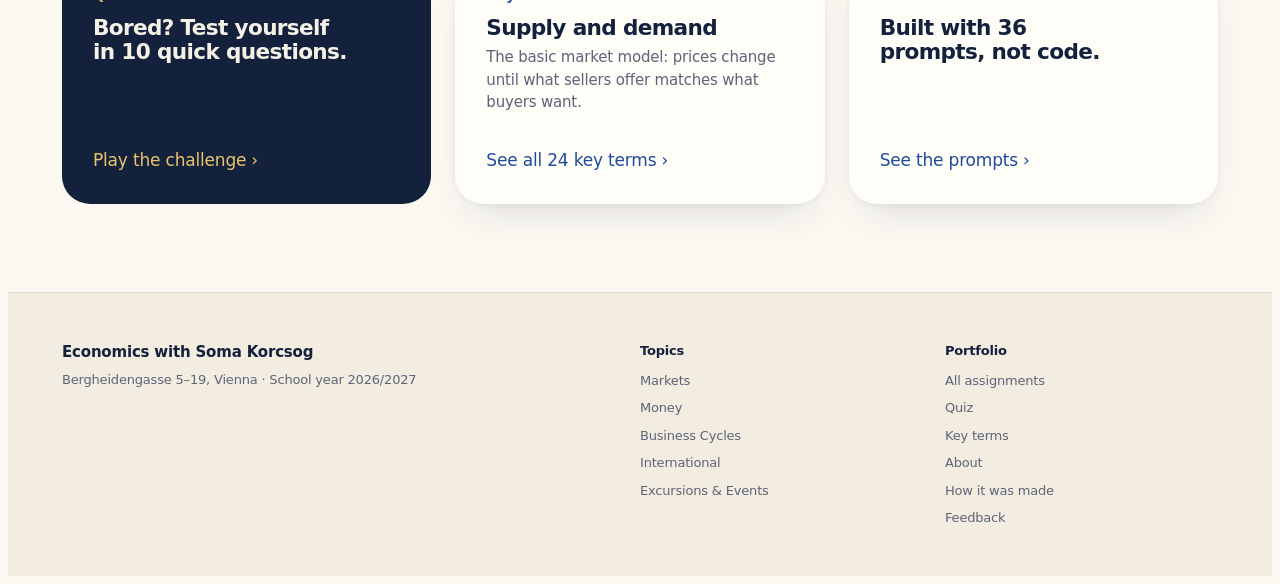
==== commit 97ade5b0: "What I learned box, redirect old addresses, reset letter filter, README rules Co-Authored-By: Claude" ====
--- a/index.html
+++ b/index.html
@@ -23,7 +23,7 @@
 <link rel="preconnect" href="https://fonts.googleapis.com">
 <link rel="preconnect" href="https://fonts.gstatic.com" crossorigin>
 <link rel="stylesheet" href="https://fonts.googleapis.com/css2?family=Inter:opsz,wght@14..32,400;14..32,500;14..32,600;14..32,700;14..32,800&display=swap">
-<link rel="stylesheet" href="css/style.css?v=20261118b">
+<link rel="stylesheet" href="css/style.css?v=20261119a">
 </head>
 <body>
 <header class="nav">
@@ -81,6 +81,6 @@
   </div>
 </footer>
 
-<script src="js/app.js?v=20261118b"></script>
+<script src="js/app.js?v=20261119a"></script>
 </body>
 </html>
--- a/css/style.css
+++ b/css/style.css
@@ -692,3 +692,8 @@
 /* Key terms: letter filter */
 .az .az-all { width: auto; padding-inline: 10px; margin-right: 4px; }
 .az button[aria-pressed="true"] { background: var(--ink); color: var(--bg); }
+
+/* "What I learned" box */
+.reflection { border-left: 3px solid var(--accent); background: color-mix(in srgb, var(--accent) 7%, var(--tile)); border-radius: 0 var(--r-md) var(--r-md) 0; padding: 22px 26px; }
+.reflection .label { display: block; font-size: 13px; font-weight: 700; color: var(--accent); margin-bottom: 8px; letter-spacing: .01em; }
+.reflection .prose { font-size: 1.05rem; }
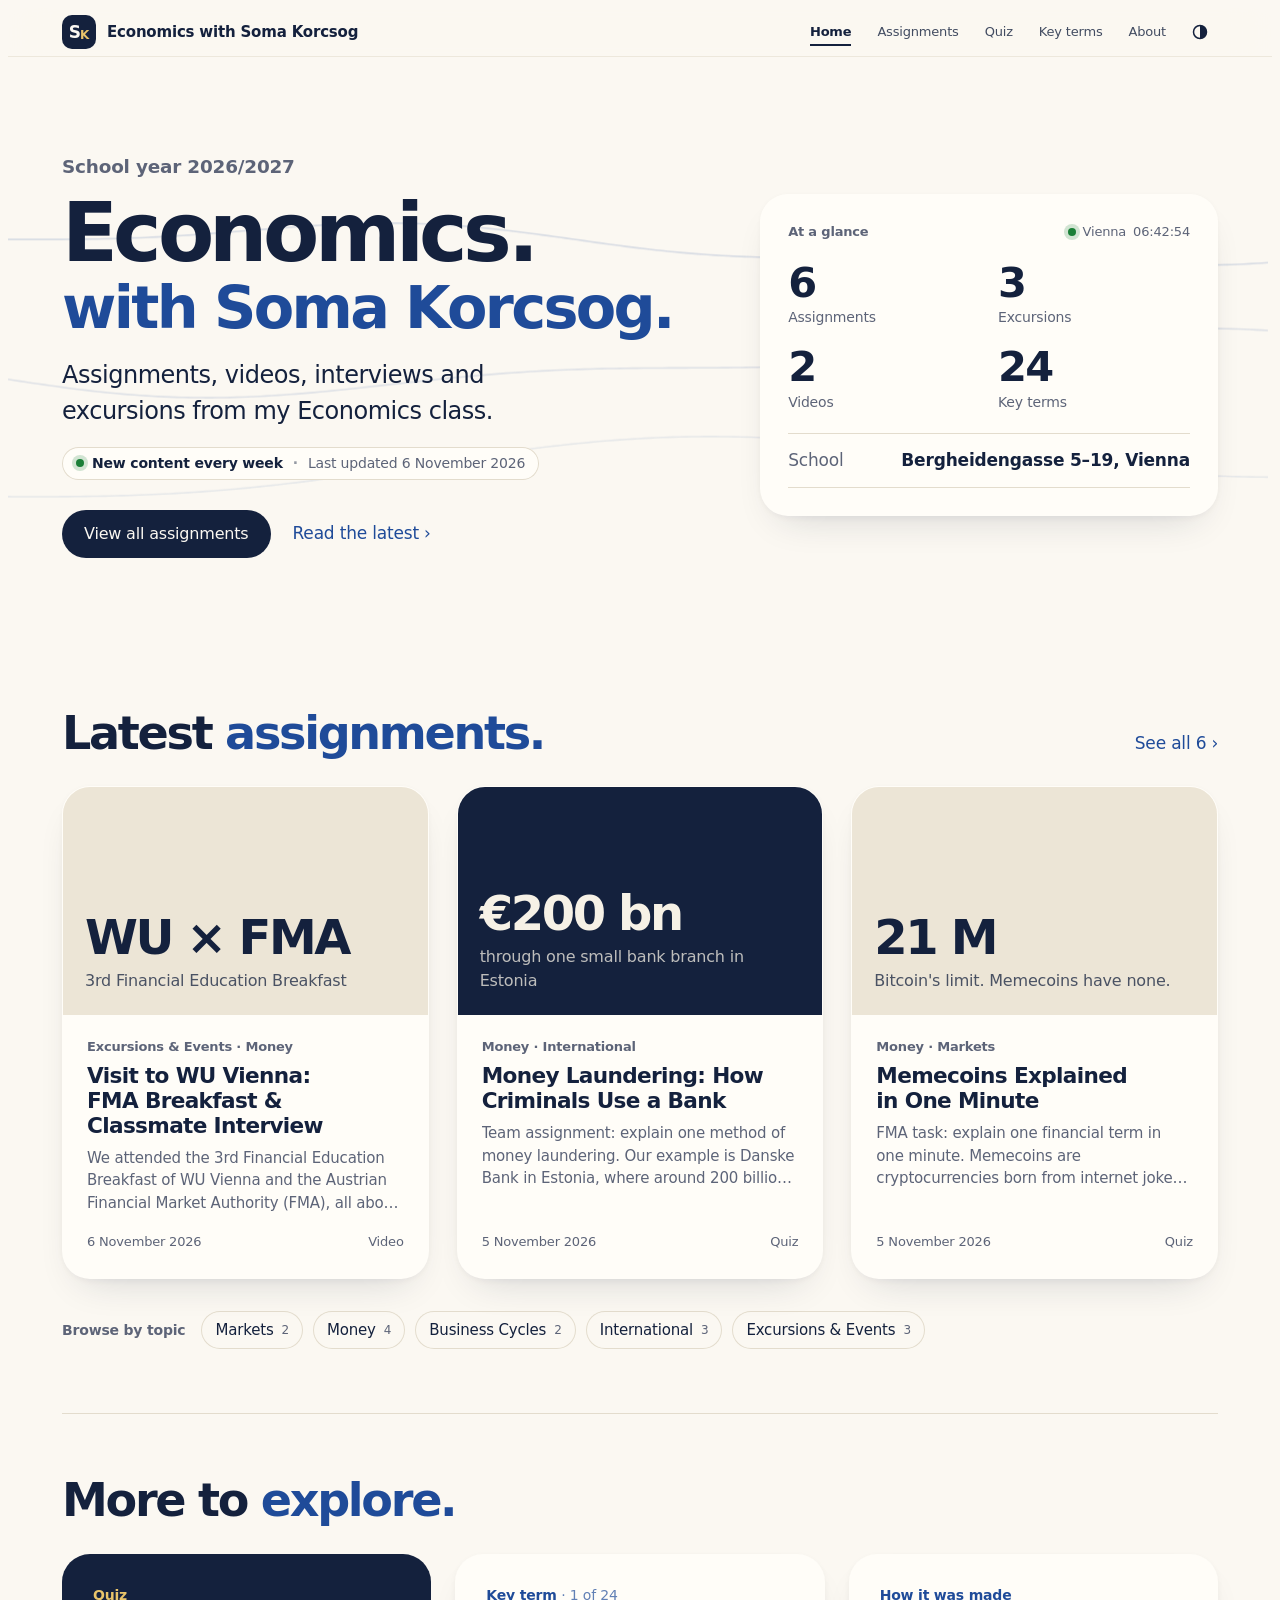
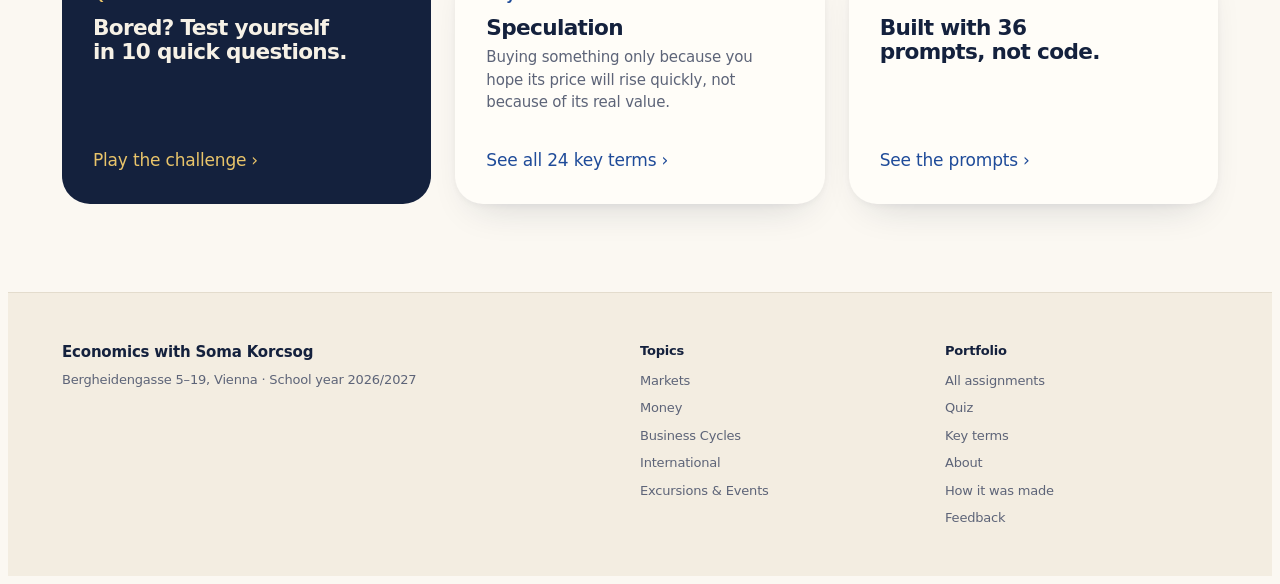
==== commit 3bee70ff: "Check-up fixes: consistent How it was made header, clearer no-match text, skip link Co-Authored-By: " ====
--- a/index.html
+++ b/index.html
@@ -23,9 +23,10 @@
 <link rel="preconnect" href="https://fonts.googleapis.com">
 <link rel="preconnect" href="https://fonts.gstatic.com" crossorigin>
 <link rel="stylesheet" href="https://fonts.googleapis.com/css2?family=Inter:opsz,wght@14..32,400;14..32,500;14..32,600;14..32,700;14..32,800&display=swap">
-<link rel="stylesheet" href="css/style.css?v=20261119a">
+<link rel="stylesheet" href="css/style.css?v=20261119b">
 </head>
 <body>
+<a class="skip-link" href="#app">Skip to content</a>
 <header class="nav">
   <div class="nav-inner">
     <a href="#home" class="brand" aria-label="Economics with Soma Korcsog, go to the home page"><span class="logo" aria-hidden="true">S<span>K</span></span><span class="nav-brand" id="site-title">Economics with Soma Korcsog</span></a>
@@ -81,6 +82,6 @@
   </div>
 </footer>
 
-<script src="js/app.js?v=20261119a"></script>
+<script src="js/app.js?v=20261119b"></script>
 </body>
 </html>
--- a/css/style.css
+++ b/css/style.css
@@ -697,3 +697,8 @@
 .reflection { border-left: 3px solid var(--accent); background: color-mix(in srgb, var(--accent) 7%, var(--tile)); border-radius: 0 var(--r-md) var(--r-md) 0; padding: 22px 26px; }
 .reflection .label { display: block; font-size: 13px; font-weight: 700; color: var(--accent); margin-bottom: 8px; letter-spacing: .01em; }
 .reflection .prose { font-size: 1.05rem; }
+
+/* Skip link for keyboard users */
+.skip-link { position: absolute; left: 12px; top: -60px; z-index: 100; padding: 10px 16px; border-radius: 999px; background: var(--ink); color: var(--bg); font-weight: 600; text-decoration: none; transition: top .2s; }
+.skip-link:focus { top: 12px; }
+.page-head p { max-width: 62ch; }
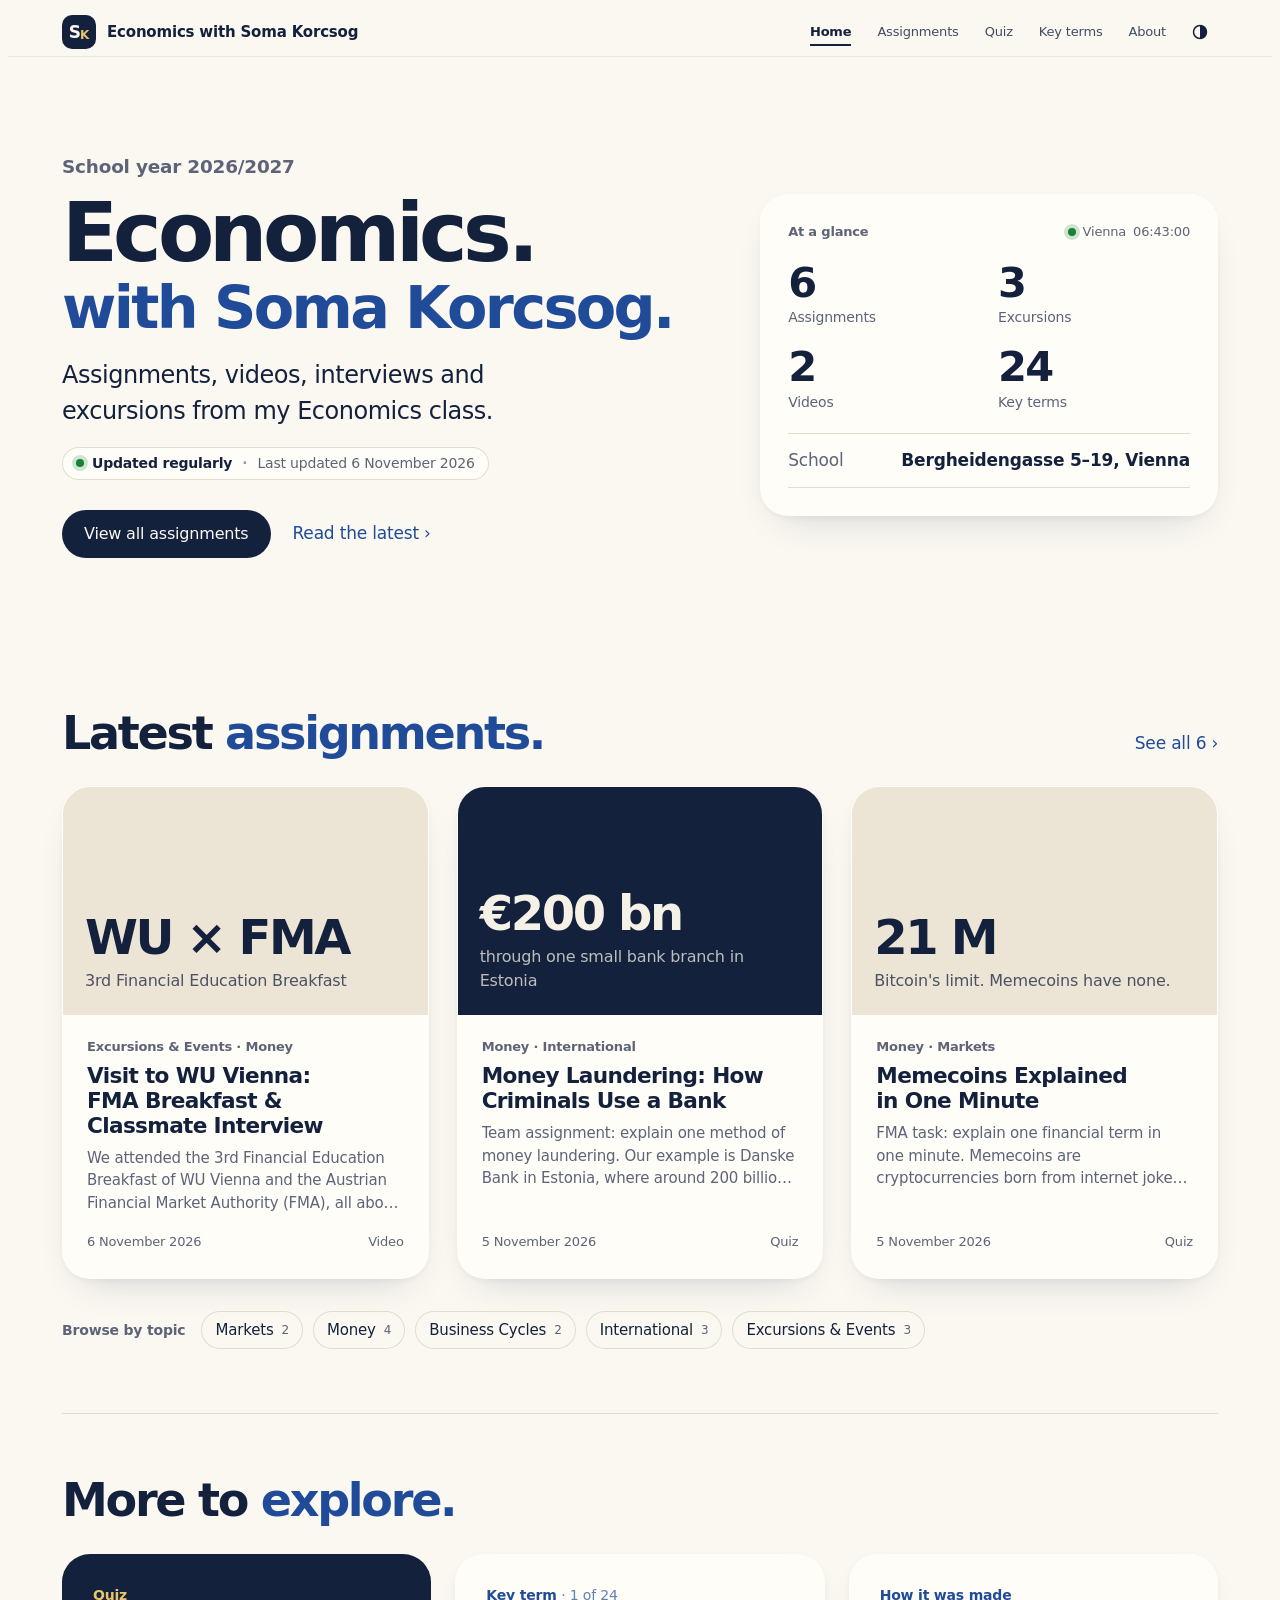
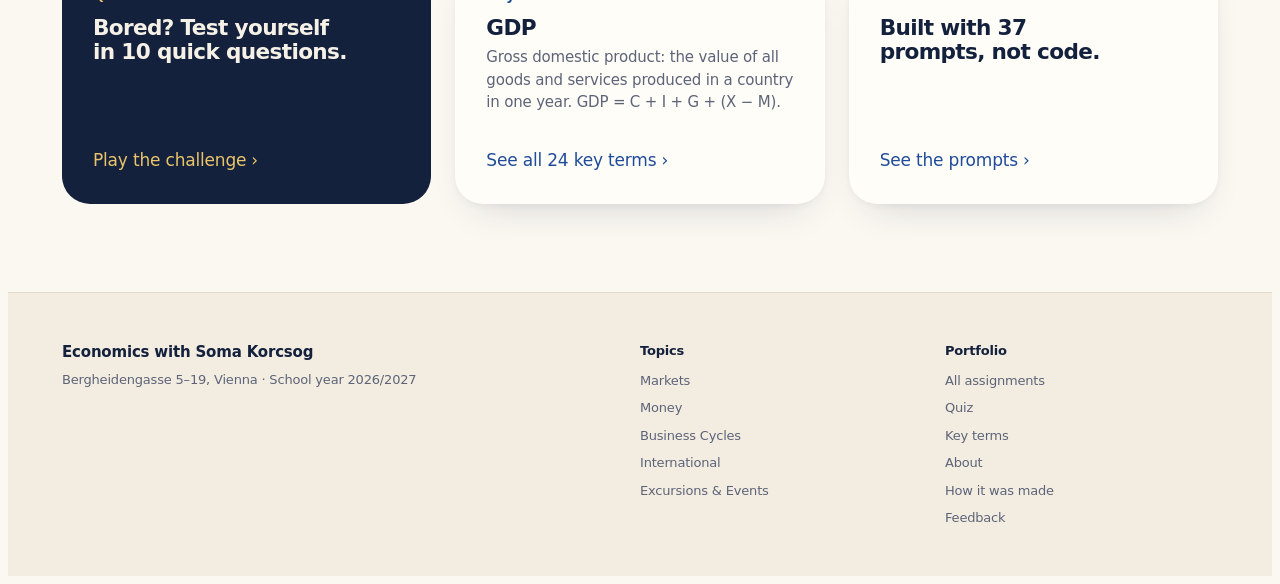
==== commit 029d15cc: "Photos for WU and OeNB posts (CC licensed, credited); Updated regularly Co-Authored-By: Claude Opus " ====
--- a/index.html
+++ b/index.html
@@ -23,7 +23,7 @@
 <link rel="preconnect" href="https://fonts.googleapis.com">
 <link rel="preconnect" href="https://fonts.gstatic.com" crossorigin>
 <link rel="stylesheet" href="https://fonts.googleapis.com/css2?family=Inter:opsz,wght@14..32,400;14..32,500;14..32,600;14..32,700;14..32,800&display=swap">
-<link rel="stylesheet" href="css/style.css?v=20261119b">
+<link rel="stylesheet" href="css/style.css?v=20261119c">
 </head>
 <body>
 <a class="skip-link" href="#app">Skip to content</a>
@@ -82,6 +82,6 @@
   </div>
 </footer>
 
-<script src="js/app.js?v=20261119b"></script>
+<script src="js/app.js?v=20261119c"></script>
 </body>
 </html>
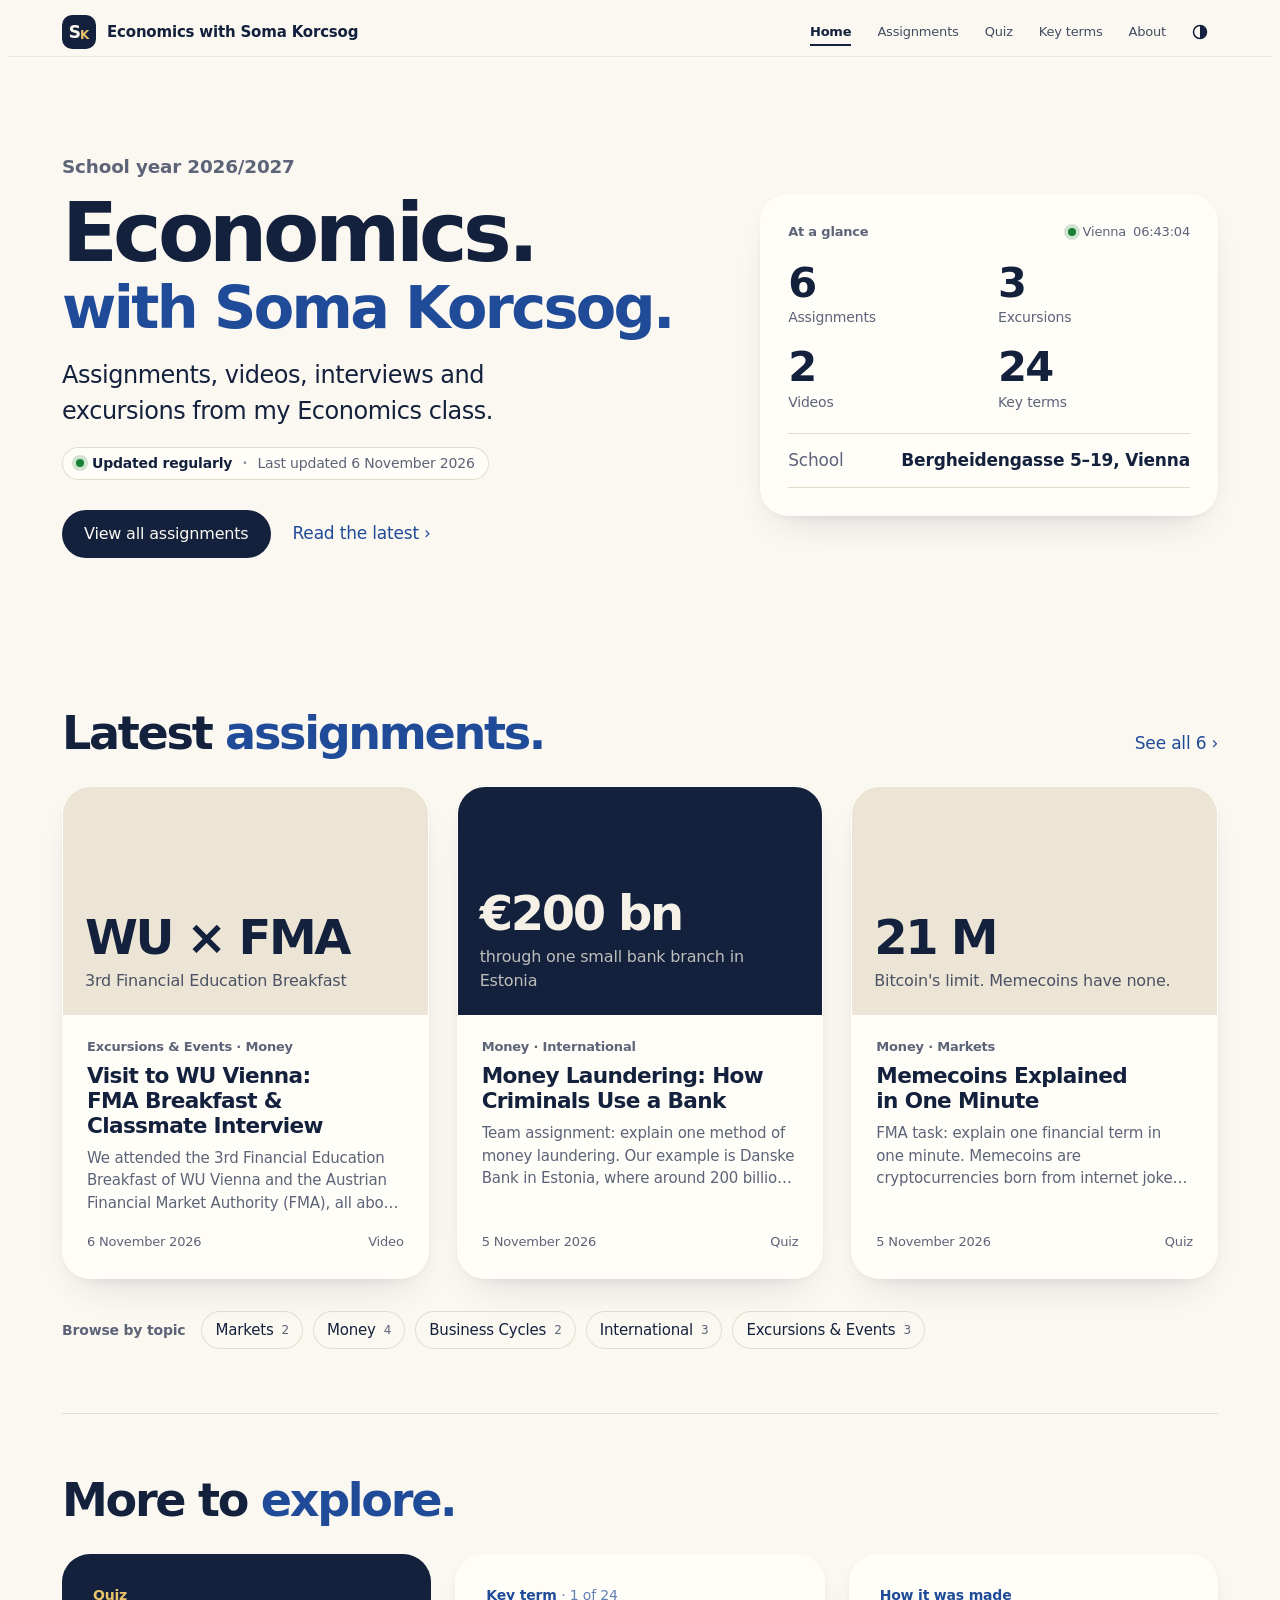
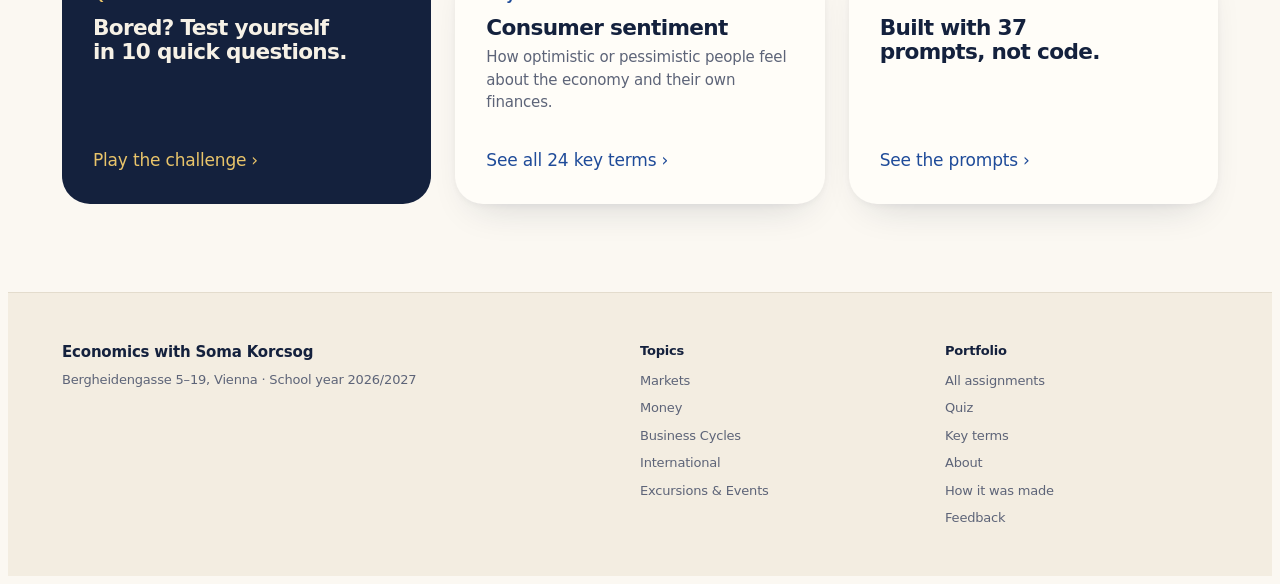
==== commit a4bf68e4: "Soft page transitions (preview) Co-Authored-By: Claude Opus 5.5 <noreply@anthropic.com> Claude-Sessi" ====
--- a/index.html
+++ b/index.html
@@ -23,7 +23,7 @@
 <link rel="preconnect" href="https://fonts.googleapis.com">
 <link rel="preconnect" href="https://fonts.gstatic.com" crossorigin>
 <link rel="stylesheet" href="https://fonts.googleapis.com/css2?family=Inter:opsz,wght@14..32,400;14..32,500;14..32,600;14..32,700;14..32,800&display=swap">
-<link rel="stylesheet" href="css/style.css?v=20261119c">
+<link rel="stylesheet" href="css/style.css?v=20261119d">
 </head>
 <body>
 <a class="skip-link" href="#app">Skip to content</a>
@@ -82,6 +82,6 @@
   </div>
 </footer>
 
-<script src="js/app.js?v=20261119c"></script>
+<script src="js/app.js?v=20261119d"></script>
 </body>
 </html>
--- a/css/style.css
+++ b/css/style.css
@@ -702,3 +702,13 @@
 .skip-link { position: absolute; left: 12px; top: -60px; z-index: 100; padding: 10px 16px; border-radius: 999px; background: var(--ink); color: var(--bg); font-weight: 600; text-decoration: none; transition: top .2s; }
 .skip-link:focus { top: 12px; }
 .page-head p { max-width: 62ch; }
+
+/* Soft page transitions (View Transitions API) */
+.nav { view-transition-name: site-nav; }
+::view-transition-old(root) { animation: vt-out .14s ease-in both; }
+::view-transition-new(root) { animation: vt-in .3s .12s cubic-bezier(.2,.8,.2,1) both; }
+@keyframes vt-out { to { opacity: 0; } }
+@keyframes vt-in { from { opacity: 0; transform: translateY(10px); } }
+::view-transition-group(site-nav) { animation: none; }
+::view-transition-old(site-nav) { display: none; }
+::view-transition-new(site-nav) { animation: none; }
